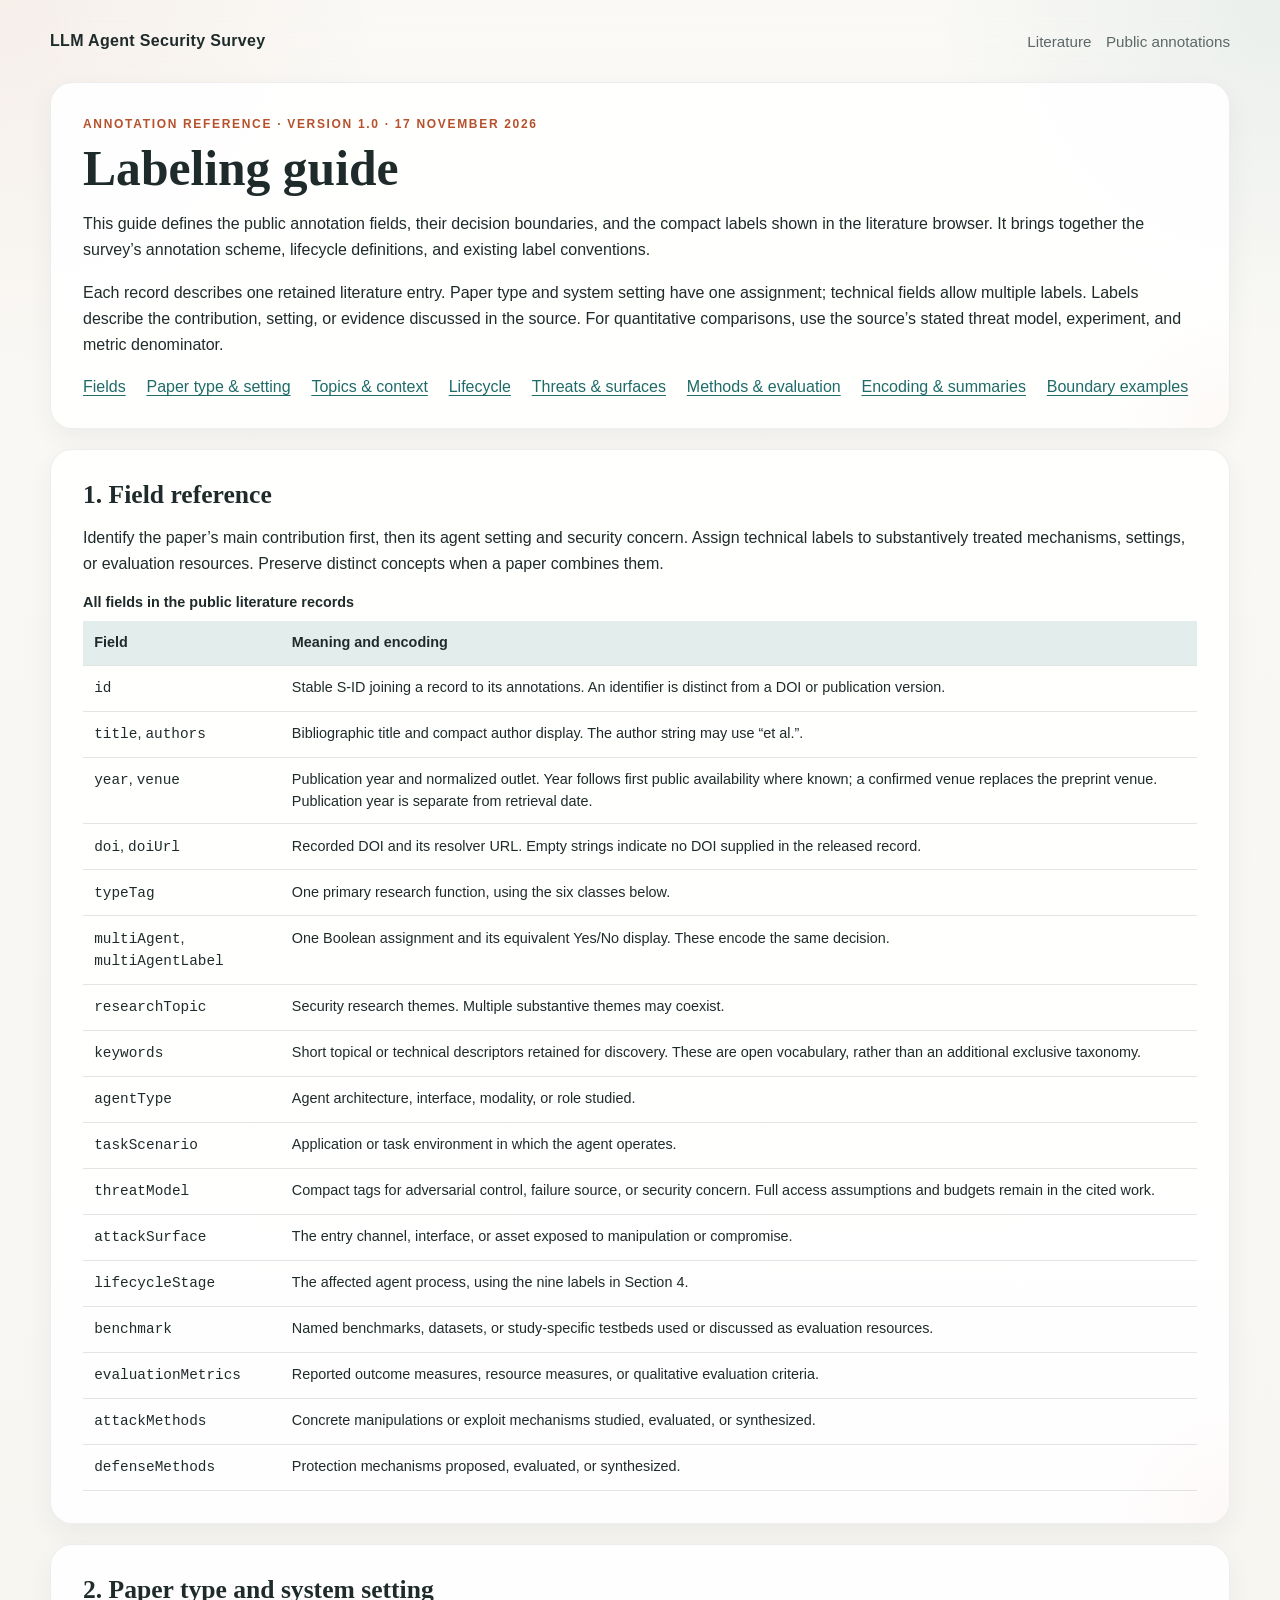
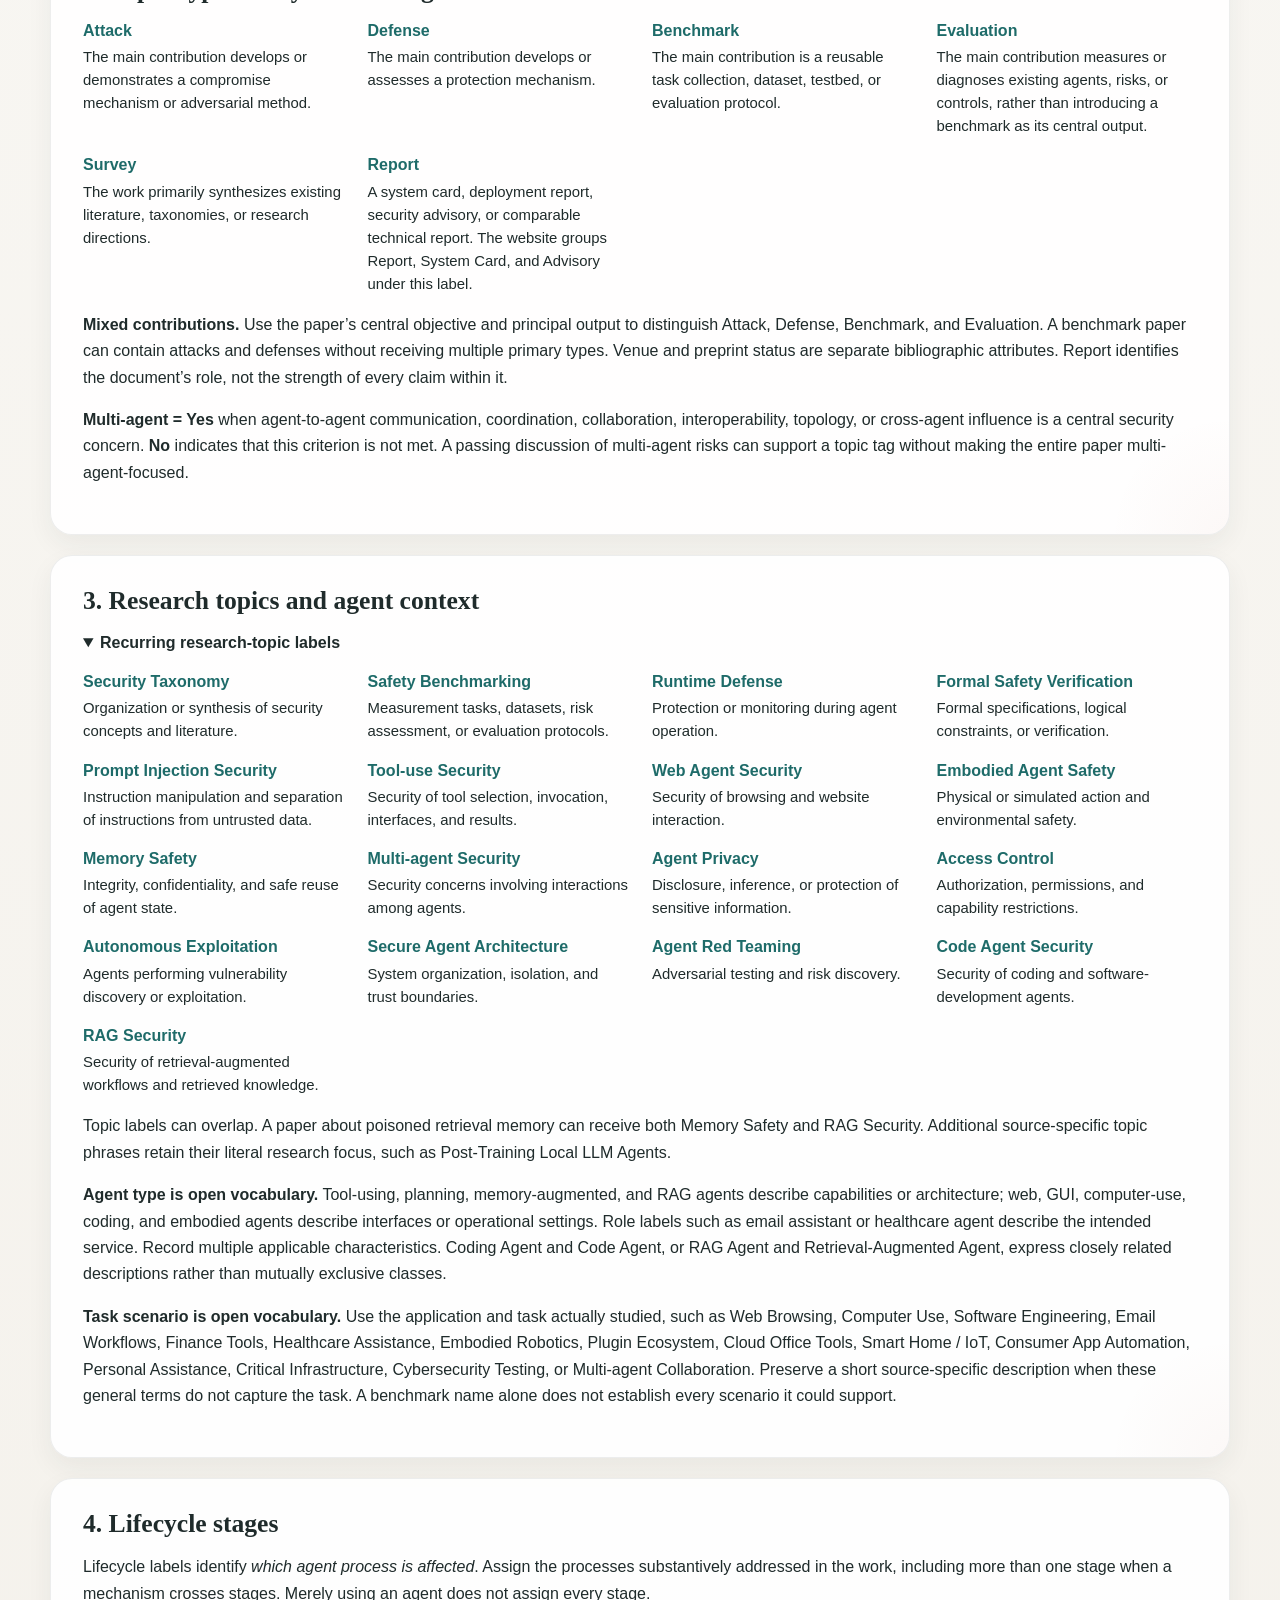
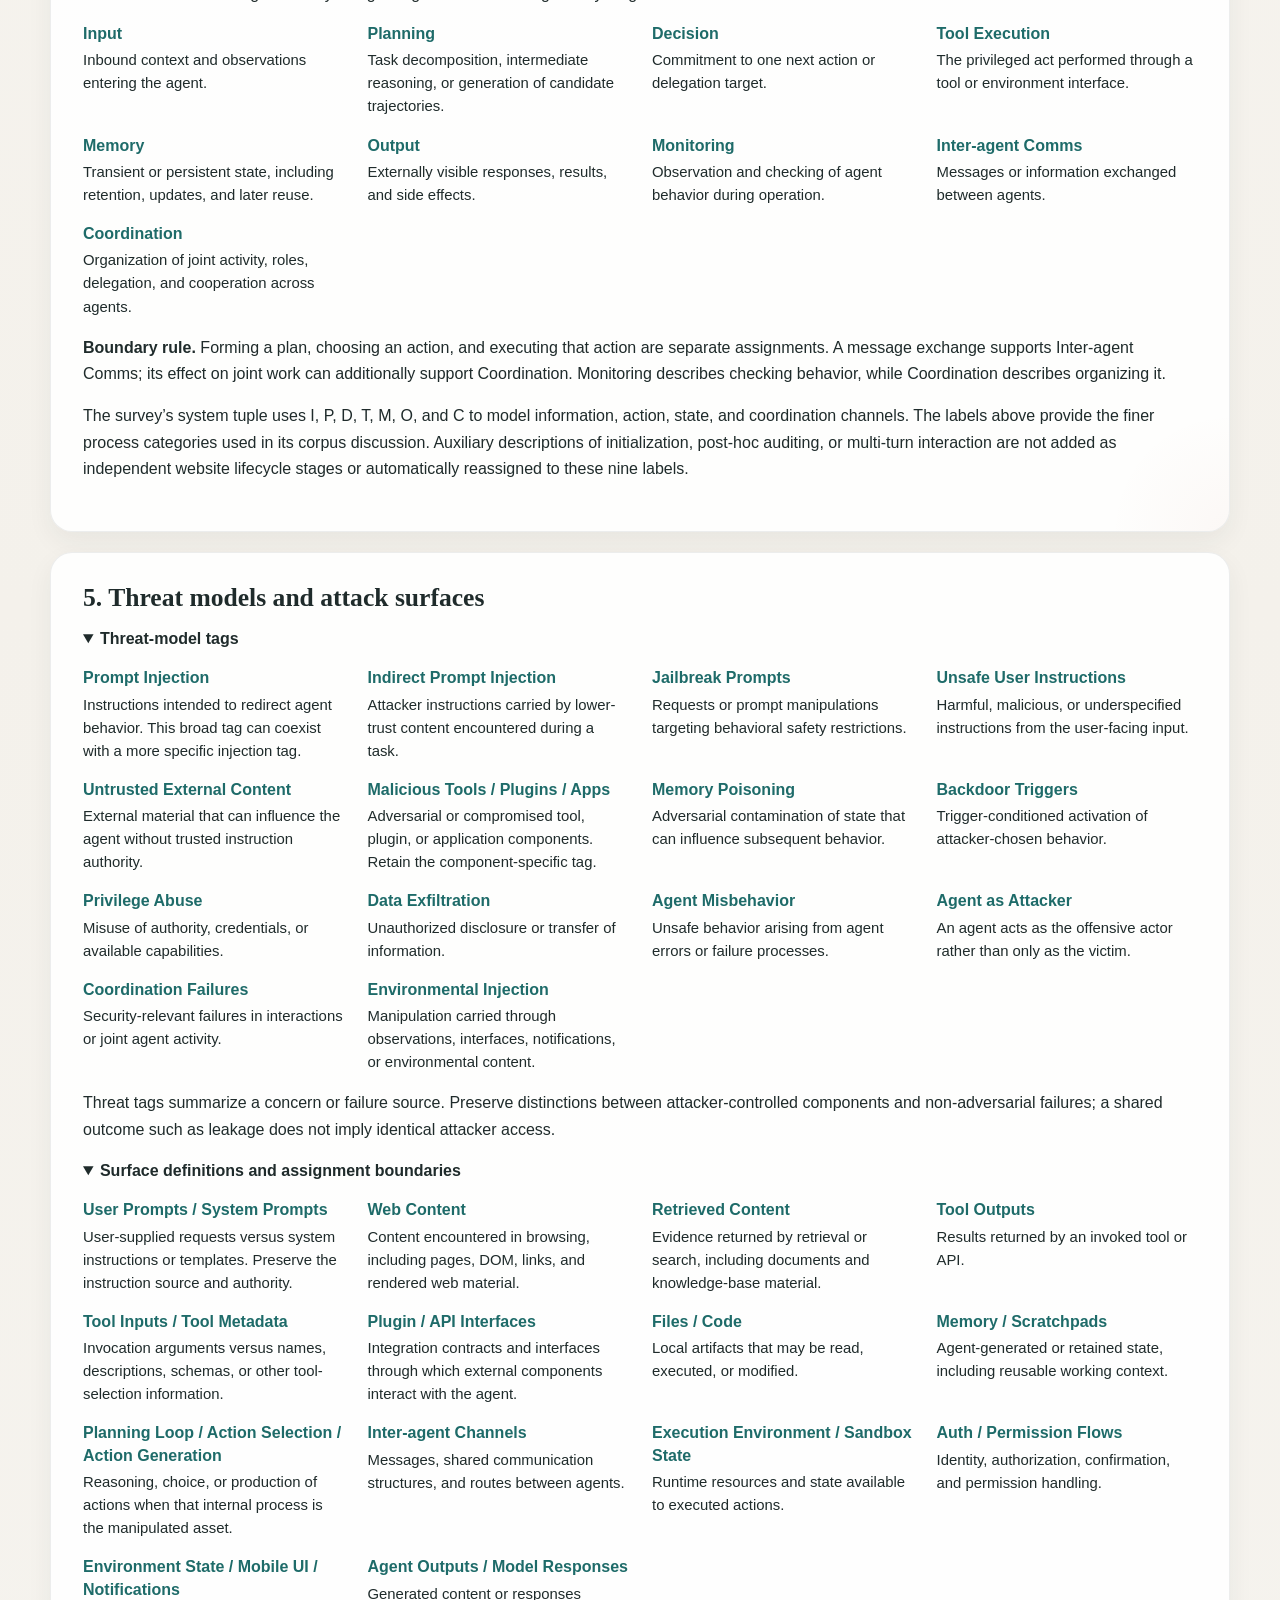
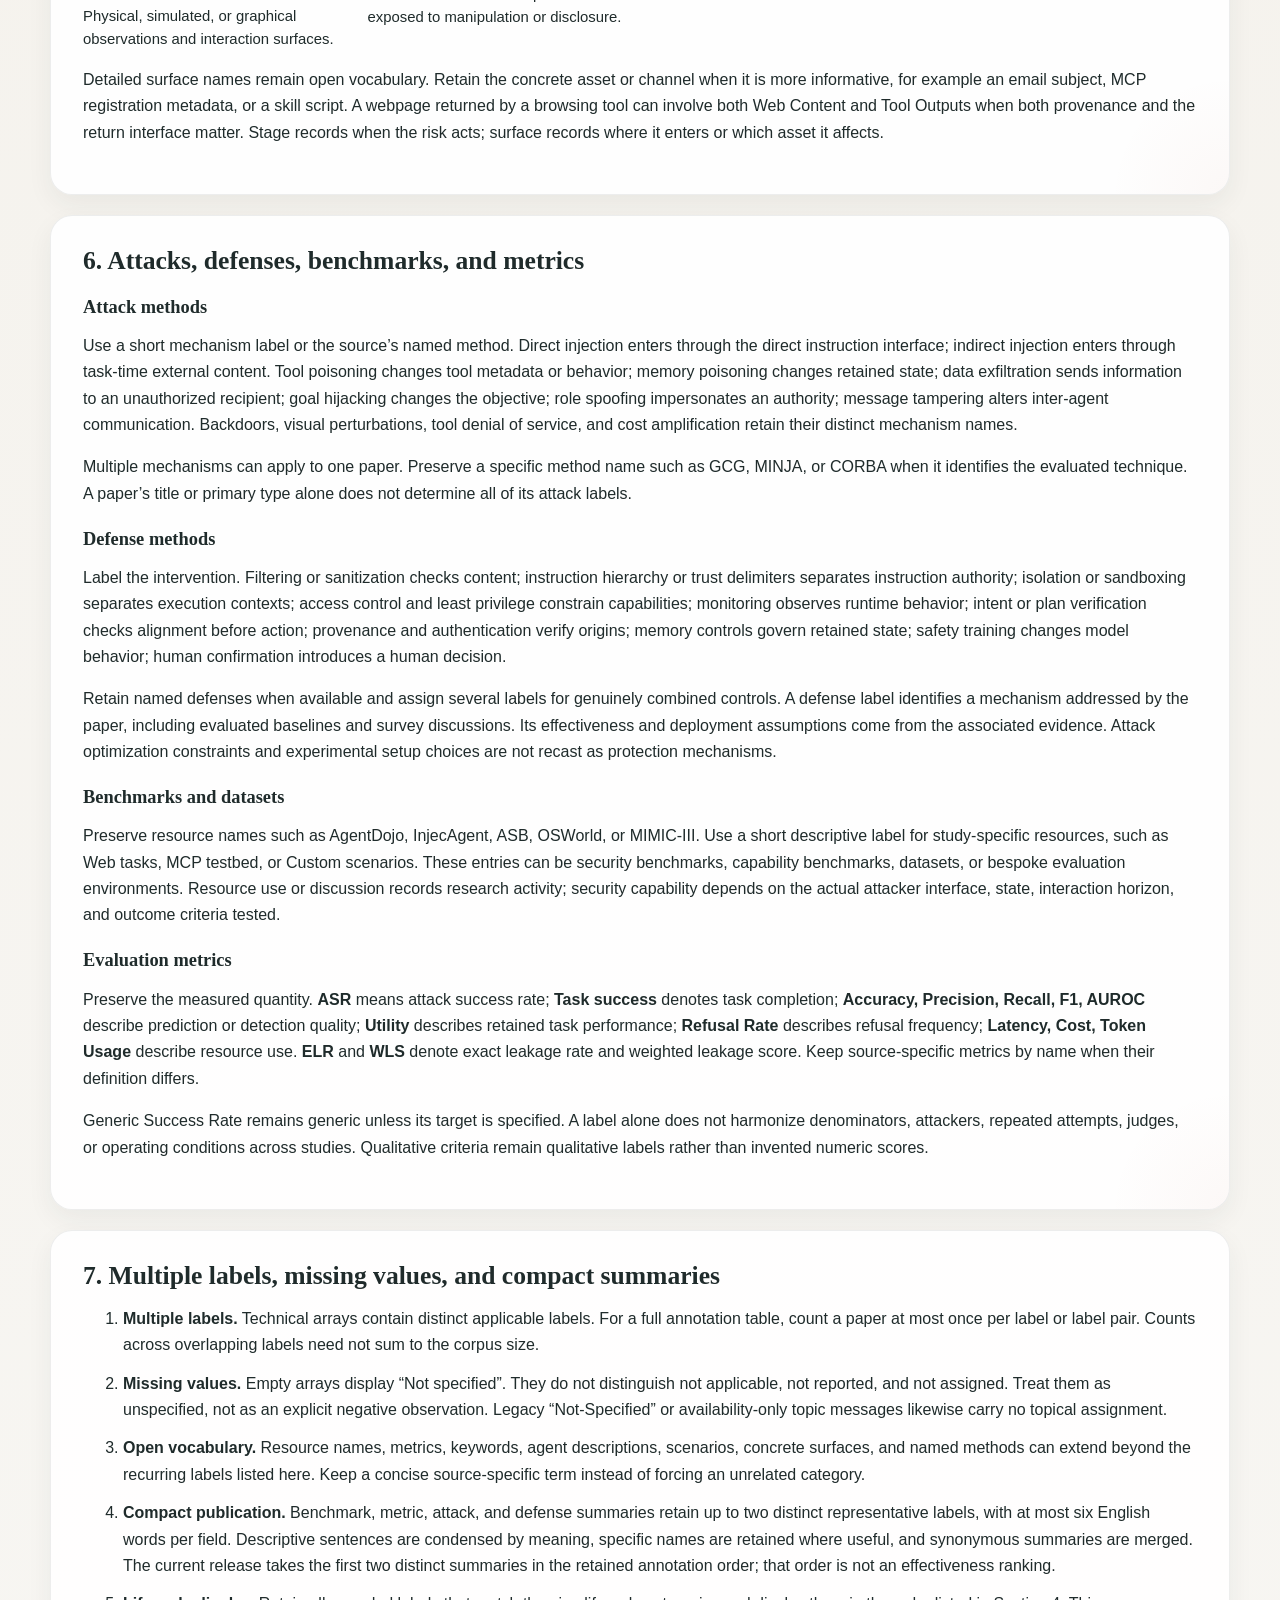
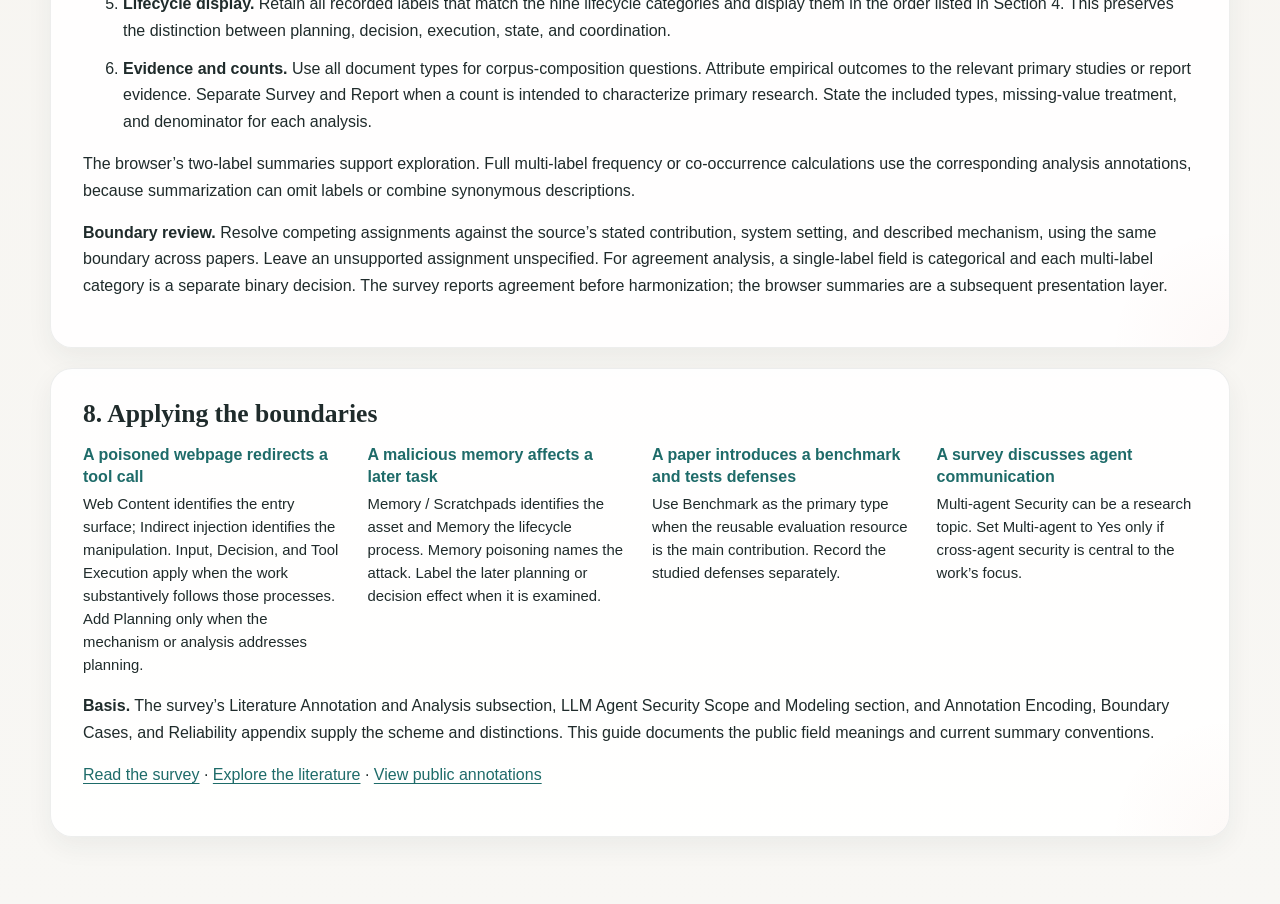
==== labeling-guide.html @ 5b7e3b2c "Publish labeling guide for survey annotations" ====
<!DOCTYPE html>
<html lang="en">
<head>
  <meta charset="UTF-8" />
  <meta name="viewport" content="width=device-width, initial-scale=1.0" />
  <meta name="description" content="Field definitions, label boundaries, and annotation rules for the LLM Agent Security Survey." />
  <title>Labeling Guide | LLM Agent Security Survey</title>
  <link rel="stylesheet" href="./styles.css?v=20261117-codebook" />
</head>
<body>
<div class="page-shell guide-shell">
  <header class="site-header">
    <a class="brand" href="./">LLM Agent Security Survey</a>
    <nav class="top-nav" aria-label="Main navigation">
      <a href="./#literature">Literature</a>
      <a href="./data/papers.json">Public annotations</a>
    </nav>
  </header>
  <main>
    <section class="panel guide-intro">
      <p class="eyebrow">Annotation reference · Version 1.0 · 17 November 2026</p>
      <h1>Labeling guide</h1>
      <p>This guide defines the public annotation fields, their decision boundaries, and the compact labels shown in the literature browser. It brings together the survey’s annotation scheme, lifecycle definitions, and existing label conventions.</p>
      <p>Each record describes one retained literature entry. Paper type and system setting have one assignment; technical fields allow multiple labels. Labels describe the contribution, setting, or evidence discussed in the source. For quantitative comparisons, use the source’s stated threat model, experiment, and metric denominator.</p>
      <nav class="guide-toc" aria-label="Guide contents">
        <a href="#fields">Fields</a><a href="#classification">Paper type &amp; setting</a>
        <a href="#context">Topics &amp; context</a><a href="#lifecycle">Lifecycle</a>
        <a href="#threats">Threats &amp; surfaces</a><a href="#methods">Methods &amp; evaluation</a>
        <a href="#encoding">Encoding &amp; summaries</a><a href="#examples">Boundary examples</a>
      </nav>
    </section>

    <section id="fields" class="panel guide-section">
      <h2>1. Field reference</h2>
      <p>Identify the paper’s main contribution first, then its agent setting and security concern. Assign technical labels to substantively treated mechanisms, settings, or evaluation resources. Preserve distinct concepts when a paper combines them.</p>
      <div class="guide-table-wrap"><table>
        <caption>All fields in the public literature records</caption>
        <thead><tr><th scope="col">Field</th><th scope="col">Meaning and encoding</th></tr></thead>
        <tbody>
          <tr><td><code>id</code></td><td>Stable S-ID joining a record to its annotations. An identifier is distinct from a DOI or publication version.</td></tr>
          <tr><td><code>title</code>, <code>authors</code></td><td>Bibliographic title and compact author display. The author string may use “et al.”.</td></tr>
          <tr><td><code>year</code>, <code>venue</code></td><td>Publication year and normalized outlet. Year follows first public availability where known; a confirmed venue replaces the preprint venue. Publication year is separate from retrieval date.</td></tr>
          <tr><td><code>doi</code>, <code>doiUrl</code></td><td>Recorded DOI and its resolver URL. Empty strings indicate no DOI supplied in the released record.</td></tr>
          <tr><td><code>typeTag</code></td><td>One primary research function, using the six classes below.</td></tr>
          <tr><td><code>multiAgent</code>, <code>multiAgentLabel</code></td><td>One Boolean assignment and its equivalent Yes/No display. These encode the same decision.</td></tr>
          <tr><td><code>researchTopic</code></td><td>Security research themes. Multiple substantive themes may coexist.</td></tr>
          <tr><td><code>keywords</code></td><td>Short topical or technical descriptors retained for discovery. These are open vocabulary, rather than an additional exclusive taxonomy.</td></tr>
          <tr><td><code>agentType</code></td><td>Agent architecture, interface, modality, or role studied.</td></tr>
          <tr><td><code>taskScenario</code></td><td>Application or task environment in which the agent operates.</td></tr>
          <tr><td><code>threatModel</code></td><td>Compact tags for adversarial control, failure source, or security concern. Full access assumptions and budgets remain in the cited work.</td></tr>
          <tr><td><code>attackSurface</code></td><td>The entry channel, interface, or asset exposed to manipulation or compromise.</td></tr>
          <tr><td><code>lifecycleStage</code></td><td>The affected agent process, using the nine labels in Section 4.</td></tr>
          <tr><td><code>benchmark</code></td><td>Named benchmarks, datasets, or study-specific testbeds used or discussed as evaluation resources.</td></tr>
          <tr><td><code>evaluationMetrics</code></td><td>Reported outcome measures, resource measures, or qualitative evaluation criteria.</td></tr>
          <tr><td><code>attackMethods</code></td><td>Concrete manipulations or exploit mechanisms studied, evaluated, or synthesized.</td></tr>
          <tr><td><code>defenseMethods</code></td><td>Protection mechanisms proposed, evaluated, or synthesized.</td></tr>
        </tbody>
      </table></div>
    </section>

    <section id="classification" class="panel guide-section">
      <h2>2. Paper type and system setting</h2>
      <dl class="guide-definitions">
        <div><dt>Attack</dt><dd>The main contribution develops or demonstrates a compromise mechanism or adversarial method.</dd></div>
        <div><dt>Defense</dt><dd>The main contribution develops or assesses a protection mechanism.</dd></div>
        <div><dt>Benchmark</dt><dd>The main contribution is a reusable task collection, dataset, testbed, or evaluation protocol.</dd></div>
        <div><dt>Evaluation</dt><dd>The main contribution measures or diagnoses existing agents, risks, or controls, rather than introducing a benchmark as its central output.</dd></div>
        <div><dt>Survey</dt><dd>The work primarily synthesizes existing literature, taxonomies, or research directions.</dd></div>
        <div><dt>Report</dt><dd>A system card, deployment report, security advisory, or comparable technical report. The website groups Report, System Card, and Advisory under this label.</dd></div>
      </dl>
      <p><strong>Mixed contributions.</strong> Use the paper’s central objective and principal output to distinguish Attack, Defense, Benchmark, and Evaluation. A benchmark paper can contain attacks and defenses without receiving multiple primary types. Venue and preprint status are separate bibliographic attributes. Report identifies the document’s role, not the strength of every claim within it.</p>
      <p><strong>Multi-agent = Yes</strong> when agent-to-agent communication, coordination, collaboration, interoperability, topology, or cross-agent influence is a central security concern. <strong>No</strong> indicates that this criterion is not met. A passing discussion of multi-agent risks can support a topic tag without making the entire paper multi-agent-focused.</p>
    </section>

    <section id="context" class="panel guide-section">
      <h2>3. Research topics and agent context</h2>
      <details open><summary>Recurring research-topic labels</summary>
        <dl class="guide-definitions">
          <div><dt>Security Taxonomy</dt><dd>Organization or synthesis of security concepts and literature.</dd></div>
          <div><dt>Safety Benchmarking</dt><dd>Measurement tasks, datasets, risk assessment, or evaluation protocols.</dd></div>
          <div><dt>Runtime Defense</dt><dd>Protection or monitoring during agent operation.</dd></div>
          <div><dt>Formal Safety Verification</dt><dd>Formal specifications, logical constraints, or verification.</dd></div>
          <div><dt>Prompt Injection Security</dt><dd>Instruction manipulation and separation of instructions from untrusted data.</dd></div>
          <div><dt>Tool-use Security</dt><dd>Security of tool selection, invocation, interfaces, and results.</dd></div>
          <div><dt>Web Agent Security</dt><dd>Security of browsing and website interaction.</dd></div>
          <div><dt>Embodied Agent Safety</dt><dd>Physical or simulated action and environmental safety.</dd></div>
          <div><dt>Memory Safety</dt><dd>Integrity, confidentiality, and safe reuse of agent state.</dd></div>
          <div><dt>Multi-agent Security</dt><dd>Security concerns involving interactions among agents.</dd></div>
          <div><dt>Agent Privacy</dt><dd>Disclosure, inference, or protection of sensitive information.</dd></div>
          <div><dt>Access Control</dt><dd>Authorization, permissions, and capability restrictions.</dd></div>
          <div><dt>Autonomous Exploitation</dt><dd>Agents performing vulnerability discovery or exploitation.</dd></div>
          <div><dt>Secure Agent Architecture</dt><dd>System organization, isolation, and trust boundaries.</dd></div>
          <div><dt>Agent Red Teaming</dt><dd>Adversarial testing and risk discovery.</dd></div>
          <div><dt>Code Agent Security</dt><dd>Security of coding and software-development agents.</dd></div>
          <div><dt>RAG Security</dt><dd>Security of retrieval-augmented workflows and retrieved knowledge.</dd></div>
        </dl>
      </details>
      <p>Topic labels can overlap. A paper about poisoned retrieval memory can receive both Memory Safety and RAG Security. Additional source-specific topic phrases retain their literal research focus, such as Post-Training Local LLM Agents.</p>
      <p><strong>Agent type is open vocabulary.</strong> Tool-using, planning, memory-augmented, and RAG agents describe capabilities or architecture; web, GUI, computer-use, coding, and embodied agents describe interfaces or operational settings. Role labels such as email assistant or healthcare agent describe the intended service. Record multiple applicable characteristics. Coding Agent and Code Agent, or RAG Agent and Retrieval-Augmented Agent, express closely related descriptions rather than mutually exclusive classes.</p>
      <p><strong>Task scenario is open vocabulary.</strong> Use the application and task actually studied, such as Web Browsing, Computer Use, Software Engineering, Email Workflows, Finance Tools, Healthcare Assistance, Embodied Robotics, Plugin Ecosystem, Cloud Office Tools, Smart Home / IoT, Consumer App Automation, Personal Assistance, Critical Infrastructure, Cybersecurity Testing, or Multi-agent Collaboration. Preserve a short source-specific description when these general terms do not capture the task. A benchmark name alone does not establish every scenario it could support.</p>
    </section>

    <section id="lifecycle" class="panel guide-section">
      <h2>4. Lifecycle stages</h2>
      <p>Lifecycle labels identify <em>which agent process is affected</em>. Assign the processes substantively addressed in the work, including more than one stage when a mechanism crosses stages. Merely using an agent does not assign every stage.</p>
      <dl class="guide-definitions">
        <div><dt>Input</dt><dd>Inbound context and observations entering the agent.</dd></div>
        <div><dt>Planning</dt><dd>Task decomposition, intermediate reasoning, or generation of candidate trajectories.</dd></div>
        <div><dt>Decision</dt><dd>Commitment to one next action or delegation target.</dd></div>
        <div><dt>Tool Execution</dt><dd>The privileged act performed through a tool or environment interface.</dd></div>
        <div><dt>Memory</dt><dd>Transient or persistent state, including retention, updates, and later reuse.</dd></div>
        <div><dt>Output</dt><dd>Externally visible responses, results, and side effects.</dd></div>
        <div><dt>Monitoring</dt><dd>Observation and checking of agent behavior during operation.</dd></div>
        <div><dt>Inter-agent Comms</dt><dd>Messages or information exchanged between agents.</dd></div>
        <div><dt>Coordination</dt><dd>Organization of joint activity, roles, delegation, and cooperation across agents.</dd></div>
      </dl>
      <p><strong>Boundary rule.</strong> Forming a plan, choosing an action, and executing that action are separate assignments. A message exchange supports Inter-agent Comms; its effect on joint work can additionally support Coordination. Monitoring describes checking behavior, while Coordination describes organizing it.</p>
      <p>The survey’s system tuple uses I, P, D, T, M, O, and C to model information, action, state, and coordination channels. The labels above provide the finer process categories used in its corpus discussion. Auxiliary descriptions of initialization, post-hoc auditing, or multi-turn interaction are not added as independent website lifecycle stages or automatically reassigned to these nine labels.</p>
    </section>

    <section id="threats" class="panel guide-section">
      <h2>5. Threat models and attack surfaces</h2>
      <details open><summary>Threat-model tags</summary>
        <dl class="guide-definitions">
          <div><dt>Prompt Injection</dt><dd>Instructions intended to redirect agent behavior. This broad tag can coexist with a more specific injection tag.</dd></div>
          <div><dt>Indirect Prompt Injection</dt><dd>Attacker instructions carried by lower-trust content encountered during a task.</dd></div>
          <div><dt>Jailbreak Prompts</dt><dd>Requests or prompt manipulations targeting behavioral safety restrictions.</dd></div>
          <div><dt>Unsafe User Instructions</dt><dd>Harmful, malicious, or underspecified instructions from the user-facing input.</dd></div>
          <div><dt>Untrusted External Content</dt><dd>External material that can influence the agent without trusted instruction authority.</dd></div>
          <div><dt>Malicious Tools / Plugins / Apps</dt><dd>Adversarial or compromised tool, plugin, or application components. Retain the component-specific tag.</dd></div>
          <div><dt>Memory Poisoning</dt><dd>Adversarial contamination of state that can influence subsequent behavior.</dd></div>
          <div><dt>Backdoor Triggers</dt><dd>Trigger-conditioned activation of attacker-chosen behavior.</dd></div>
          <div><dt>Privilege Abuse</dt><dd>Misuse of authority, credentials, or available capabilities.</dd></div>
          <div><dt>Data Exfiltration</dt><dd>Unauthorized disclosure or transfer of information.</dd></div>
          <div><dt>Agent Misbehavior</dt><dd>Unsafe behavior arising from agent errors or failure processes.</dd></div>
          <div><dt>Agent as Attacker</dt><dd>An agent acts as the offensive actor rather than only as the victim.</dd></div>
          <div><dt>Coordination Failures</dt><dd>Security-relevant failures in interactions or joint agent activity.</dd></div>
          <div><dt>Environmental Injection</dt><dd>Manipulation carried through observations, interfaces, notifications, or environmental content.</dd></div>
        </dl>
      </details>
      <p>Threat tags summarize a concern or failure source. Preserve distinctions between attacker-controlled components and non-adversarial failures; a shared outcome such as leakage does not imply identical attacker access.</p>
      <details open><summary>Surface definitions and assignment boundaries</summary>
        <dl class="guide-definitions">
          <div><dt>User Prompts / System Prompts</dt><dd>User-supplied requests versus system instructions or templates. Preserve the instruction source and authority.</dd></div>
          <div><dt>Web Content</dt><dd>Content encountered in browsing, including pages, DOM, links, and rendered web material.</dd></div>
          <div><dt>Retrieved Content</dt><dd>Evidence returned by retrieval or search, including documents and knowledge-base material.</dd></div>
          <div><dt>Tool Outputs</dt><dd>Results returned by an invoked tool or API.</dd></div>
          <div><dt>Tool Inputs / Tool Metadata</dt><dd>Invocation arguments versus names, descriptions, schemas, or other tool-selection information.</dd></div>
          <div><dt>Plugin / API Interfaces</dt><dd>Integration contracts and interfaces through which external components interact with the agent.</dd></div>
          <div><dt>Files / Code</dt><dd>Local artifacts that may be read, executed, or modified.</dd></div>
          <div><dt>Memory / Scratchpads</dt><dd>Agent-generated or retained state, including reusable working context.</dd></div>
          <div><dt>Planning Loop / Action Selection / Action Generation</dt><dd>Reasoning, choice, or production of actions when that internal process is the manipulated asset.</dd></div>
          <div><dt>Inter-agent Channels</dt><dd>Messages, shared communication structures, and routes between agents.</dd></div>
          <div><dt>Execution Environment / Sandbox State</dt><dd>Runtime resources and state available to executed actions.</dd></div>
          <div><dt>Auth / Permission Flows</dt><dd>Identity, authorization, confirmation, and permission handling.</dd></div>
          <div><dt>Environment State / Mobile UI / Notifications</dt><dd>Physical, simulated, or graphical observations and interaction surfaces.</dd></div>
          <div><dt>Agent Outputs / Model Responses</dt><dd>Generated content or responses exposed to manipulation or disclosure.</dd></div>
        </dl>
      </details>
      <p>Detailed surface names remain open vocabulary. Retain the concrete asset or channel when it is more informative, for example an email subject, MCP registration metadata, or a skill script. A webpage returned by a browsing tool can involve both Web Content and Tool Outputs when both provenance and the return interface matter. Stage records when the risk acts; surface records where it enters or which asset it affects.</p>
    </section>

    <section id="methods" class="panel guide-section">
      <h2>6. Attacks, defenses, benchmarks, and metrics</h2>
      <h3>Attack methods</h3>
      <p>Use a short mechanism label or the source’s named method. Direct injection enters through the direct instruction interface; indirect injection enters through task-time external content. Tool poisoning changes tool metadata or behavior; memory poisoning changes retained state; data exfiltration sends information to an unauthorized recipient; goal hijacking changes the objective; role spoofing impersonates an authority; message tampering alters inter-agent communication. Backdoors, visual perturbations, tool denial of service, and cost amplification retain their distinct mechanism names.</p>
      <p>Multiple mechanisms can apply to one paper. Preserve a specific method name such as GCG, MINJA, or CORBA when it identifies the evaluated technique. A paper’s title or primary type alone does not determine all of its attack labels.</p>
      <h3>Defense methods</h3>
      <p>Label the intervention. Filtering or sanitization checks content; instruction hierarchy or trust delimiters separates instruction authority; isolation or sandboxing separates execution contexts; access control and least privilege constrain capabilities; monitoring observes runtime behavior; intent or plan verification checks alignment before action; provenance and authentication verify origins; memory controls govern retained state; safety training changes model behavior; human confirmation introduces a human decision.</p>
      <p>Retain named defenses when available and assign several labels for genuinely combined controls. A defense label identifies a mechanism addressed by the paper, including evaluated baselines and survey discussions. Its effectiveness and deployment assumptions come from the associated evidence. Attack optimization constraints and experimental setup choices are not recast as protection mechanisms.</p>
      <h3>Benchmarks and datasets</h3>
      <p>Preserve resource names such as AgentDojo, InjecAgent, ASB, OSWorld, or MIMIC-III. Use a short descriptive label for study-specific resources, such as Web tasks, MCP testbed, or Custom scenarios. These entries can be security benchmarks, capability benchmarks, datasets, or bespoke evaluation environments. Resource use or discussion records research activity; security capability depends on the actual attacker interface, state, interaction horizon, and outcome criteria tested.</p>
      <h3>Evaluation metrics</h3>
      <p>Preserve the measured quantity. <strong>ASR</strong> means attack success rate; <strong>Task success</strong> denotes task completion; <strong>Accuracy, Precision, Recall, F1, AUROC</strong> describe prediction or detection quality; <strong>Utility</strong> describes retained task performance; <strong>Refusal Rate</strong> describes refusal frequency; <strong>Latency, Cost, Token Usage</strong> describe resource use. <strong>ELR</strong> and <strong>WLS</strong> denote exact leakage rate and weighted leakage score. Keep source-specific metrics by name when their definition differs.</p>
      <p>Generic Success Rate remains generic unless its target is specified. A label alone does not harmonize denominators, attackers, repeated attempts, judges, or operating conditions across studies. Qualitative criteria remain qualitative labels rather than invented numeric scores.</p>
    </section>

    <section id="encoding" class="panel guide-section">
      <h2>7. Multiple labels, missing values, and compact summaries</h2>
      <ol>
        <li><strong>Multiple labels.</strong> Technical arrays contain distinct applicable labels. For a full annotation table, count a paper at most once per label or label pair. Counts across overlapping labels need not sum to the corpus size.</li>
        <li><strong>Missing values.</strong> Empty arrays display “Not specified”. They do not distinguish not applicable, not reported, and not assigned. Treat them as unspecified, not as an explicit negative observation. Legacy “Not-Specified” or availability-only topic messages likewise carry no topical assignment.</li>
        <li><strong>Open vocabulary.</strong> Resource names, metrics, keywords, agent descriptions, scenarios, concrete surfaces, and named methods can extend beyond the recurring labels listed here. Keep a concise source-specific term instead of forcing an unrelated category.</li>
        <li><strong>Compact publication.</strong> Benchmark, metric, attack, and defense summaries retain up to two distinct representative labels, with at most six English words per field. Descriptive sentences are condensed by meaning, specific names are retained where useful, and synonymous summaries are merged. The current release takes the first two distinct summaries in the retained annotation order; that order is not an effectiveness ranking.</li>
        <li><strong>Lifecycle display.</strong> Retain all recorded labels that match the nine lifecycle categories and display them in the order listed in Section 4. This preserves the distinction between planning, decision, execution, state, and coordination.</li>
        <li><strong>Evidence and counts.</strong> Use all document types for corpus-composition questions. Attribute empirical outcomes to the relevant primary studies or report evidence. Separate Survey and Report when a count is intended to characterize primary research. State the included types, missing-value treatment, and denominator for each analysis.</li>
      </ol>
      <p>The browser’s two-label summaries support exploration. Full multi-label frequency or co-occurrence calculations use the corresponding analysis annotations, because summarization can omit labels or combine synonymous descriptions.</p>
      <p><strong>Boundary review.</strong> Resolve competing assignments against the source’s stated contribution, system setting, and described mechanism, using the same boundary across papers. Leave an unsupported assignment unspecified. For agreement analysis, a single-label field is categorical and each multi-label category is a separate binary decision. The survey reports agreement before harmonization; the browser summaries are a subsequent presentation layer.</p>
    </section>

    <section id="examples" class="panel guide-section">
      <h2>8. Applying the boundaries</h2>
      <dl class="guide-definitions">
        <div><dt>A poisoned webpage redirects a tool call</dt><dd>Web Content identifies the entry surface; Indirect injection identifies the manipulation. Input, Decision, and Tool Execution apply when the work substantively follows those processes. Add Planning only when the mechanism or analysis addresses planning.</dd></div>
        <div><dt>A malicious memory affects a later task</dt><dd>Memory / Scratchpads identifies the asset and Memory the lifecycle process. Memory poisoning names the attack. Label the later planning or decision effect when it is examined.</dd></div>
        <div><dt>A paper introduces a benchmark and tests defenses</dt><dd>Use Benchmark as the primary type when the reusable evaluation resource is the main contribution. Record the studied defenses separately.</dd></div>
        <div><dt>A survey discusses agent communication</dt><dd>Multi-agent Security can be a research topic. Set Multi-agent to Yes only if cross-agent security is central to the work’s focus.</dd></div>
      </dl>
      <p><strong>Basis.</strong> The survey’s Literature Annotation and Analysis subsection, LLM Agent Security Scope and Modeling section, and Annotation Encoding, Boundary Cases, and Reliability appendix supply the scheme and distinctions. This guide documents the public field meanings and current summary conventions.</p>
      <p><a href="https://arxiv.org/abs/2606.10749">Read the survey</a> · <a href="./#literature">Explore the literature</a> · <a href="./data/papers.json">View public annotations</a></p>
    </section>
  </main>
</div>
</body>
</html>
---- styles.css ----
:root {
  --bg: #f7f6f2;
  --bg-strong: #f0ede6;
  --paper: rgba(255, 255, 255, 0.9);
  --ink: #1f2b2b;
  --muted: #5c6867;
  --line: rgba(31, 43, 43, 0.12);
  --accent: #b6512c;
  --accent-deep: #8d3b1b;
  --accent-soft: rgba(182, 81, 44, 0.12);
  --teal: #1e6b69;
  --teal-soft: rgba(30, 107, 105, 0.12);
  --shadow: 0 10px 26px rgba(31, 43, 43, 0.06);
  --radius-lg: 22px;
  --radius-md: 18px;
  --radius-sm: 12px;
  --max-width: 1180px;
}

* {
  box-sizing: border-box;
}

html {
  scroll-behavior: smooth;
}

body {
  margin: 0;
  min-height: 100vh;
  font-family: "Manrope", sans-serif;
  color: var(--ink);
  background:
    radial-gradient(circle at top left, rgba(182, 81, 44, 0.06), transparent 24rem),
    radial-gradient(circle at top right, rgba(30, 107, 105, 0.07), transparent 22rem),
    linear-gradient(180deg, #faf9f6 0%, #f4f1eb 52%, #f8f7f4 100%);
}

a {
  color: inherit;
}

.page-shell {
  width: min(calc(100% - 2rem), var(--max-width));
  margin: 0 auto;
  padding: 1rem 0 4rem;
}

.site-header {
  position: sticky;
  top: 0;
  z-index: 20;
  display: flex;
  justify-content: space-between;
  align-items: center;
  gap: 1rem;
  margin: 0 0 1rem;
  padding: 1rem 0;
  backdrop-filter: blur(16px);
}

.brand {
  font-weight: 800;
  text-decoration: none;
  letter-spacing: 0.02em;
}

.top-nav {
  display: flex;
  flex-wrap: wrap;
  gap: 0.9rem;
}

.top-nav a {
  color: var(--muted);
  text-decoration: none;
  font-size: 0.95rem;
}

.panel {
  background: var(--paper);
  border: 1px solid rgba(31, 43, 43, 0.08);
  box-shadow: var(--shadow);
  border-radius: var(--radius-lg);
  padding: 2rem;
  margin-bottom: 1.25rem;
  position: relative;
  overflow: hidden;
}

.panel::after {
  content: "";
  position: absolute;
  inset: auto -8rem -8rem auto;
  width: 16rem;
  height: 16rem;
  background: radial-gradient(circle, rgba(182, 81, 44, 0.035), transparent 66%);
  pointer-events: none;
}

.hero {
  min-height: auto;
}

.eyebrow {
  margin: 0 0 0.5rem;
  text-transform: uppercase;
  letter-spacing: 0.14em;
  font-size: 0.75rem;
  font-weight: 800;
  color: var(--accent);
}

h1,
h2,
h3 {
  font-family: "Fraunces", serif;
  line-height: 1.05;
  margin: 0;
}

h1 {
  font-size: clamp(2.4rem, 4vw, 4rem);
  max-width: none;
}

h2 {
  font-size: clamp(1.6rem, 2.2vw, 2.2rem);
}

.hero-subtitle,
.section-intro,
.abstract-copy,
.copy-grid p,
.question-card p,
.outlook-card p,
.author-card p,
.paper-card p {
  color: var(--muted);
}

#overview .copy-grid p,
#overview .abstract-copy {
  text-align: justify;
  text-justify: inter-word;
}

.hero-subtitle {
  margin: 1rem 0 1.25rem;
  max-width: 72ch;
  font-size: 1rem;
  line-height: 1.7;
}

.hero-actions,
.pagination-bar,
.results-bar {
  display: flex;
  align-items: center;
  gap: 0.75rem;
  flex-wrap: wrap;
}

.button {
  display: inline-flex;
  align-items: center;
  justify-content: center;
  gap: 0.4rem;
  min-height: 2.9rem;
  padding: 0 1.15rem;
  border-radius: 999px;
  border: 1px solid transparent;
  text-decoration: none;
  font-weight: 700;
  cursor: pointer;
  transition: transform 180ms ease, background 180ms ease, border-color 180ms ease;
}

.button:hover {
  transform: translateY(-1px);
}

.button-primary {
  background: var(--accent);
  color: #fffaf5;
}

.button-primary:hover {
  background: var(--accent-deep);
}

.button-secondary {
  background: rgba(255, 255, 255, 0.82);
  border-color: var(--line);
  color: var(--ink);
}

.button-small {
  min-height: 2.4rem;
  padding: 0 0.95rem;
}

.author-card,
.question-card,
.outlook-card,
.paper-card,
.controls-card {
  border-radius: var(--radius-md);
  border: 1px solid var(--line);
  background: rgba(255, 255, 255, 0.86);
}

.section-heading {
  margin-bottom: 1.35rem;
}

.section-heading-tight {
  margin-top: 2rem;
}

.authors-grid,
.question-grid,
.outlook-grid,
.literature-grid,
.copy-grid {
  display: grid;
  gap: 1rem;
}

.authors-grid {
  grid-template-columns: repeat(auto-fit, minmax(220px, 1fr));
}

.copy-grid {
  grid-template-columns: repeat(auto-fit, minmax(260px, 1fr));
}

.question-grid {
  grid-template-columns: repeat(auto-fit, minmax(250px, 1fr));
}

.outlook-grid {
  grid-template-columns: repeat(5, minmax(0, 1fr));
}

.literature-grid {
  grid-template-columns: repeat(auto-fit, minmax(235px, 1fr));
  margin-top: 1rem;
}

.author-card,
.question-card,
.outlook-card,
.paper-card {
  padding: 1.2rem;
}

.author-card h3,
.question-card h3,
.outlook-card h3,
.paper-card h3 {
  font-size: 1.15rem;
  margin-bottom: 0.65rem;
}

.author-meta,
.paper-meta,
.paper-tags,
.page-numbers {
  display: flex;
  gap: 0.45rem;
  flex-wrap: wrap;
}

.chip {
  display: inline-flex;
  align-items: center;
  min-height: 1.9rem;
  padding: 0 0.7rem;
  border-radius: 999px;
  background: rgba(182, 81, 44, 0.1);
  color: #9a4523;
  font-size: 0.82rem;
  font-weight: 700;
}

.chip-muted {
  background: var(--teal-soft);
  color: var(--teal);
}

.chip-email {
  text-decoration: none;
}

.chip-email:hover {
  text-decoration: underline;
}

.controls-card {
  padding: 1rem;
}

.search-row {
  display: grid;
  grid-template-columns: repeat(5, minmax(0, 1fr));
  gap: 0.85rem;
}

.field {
  display: flex;
  flex-direction: column;
  gap: 0.45rem;
}

.field span {
  font-size: 0.9rem;
  font-weight: 700;
}

.field input,
.field select {
  min-height: 2.9rem;
  width: 100%;
  padding: 0 0.9rem;
  border-radius: var(--radius-sm);
  border: 1px solid var(--line);
  background: #ffffff;
  color: var(--ink);
  font: inherit;
}

.results-bar {
  justify-content: space-between;
  margin-top: 0.9rem;
}

.results-summary {
  margin: 0;
  color: var(--muted);
}

.paper-card {
  display: flex;
  flex-direction: column;
  gap: 0.45rem;
  padding: 0.78rem 0.82rem;
}

.paper-card h3 {
  font-size: 0.98rem;
  line-height: 1.35;
  margin-bottom: 0.1rem;
}

.paper-card .meta-line {
  margin: 0;
  font-size: 0.86rem;
  line-height: 1.45;
}

.paper-card .doi-link {
  color: var(--teal);
  text-decoration: none;
  font-weight: 700;
  word-break: break-all;
}

.paper-card .doi-link:hover {
  text-decoration: underline;
}

.paper-card .empty-doi {
  color: var(--muted);
  font-style: italic;
}

.paper-card .chip {
  min-height: 1.55rem;
  padding: 0 0.55rem;
  font-size: 0.74rem;
}

.pagination-bar {
  justify-content: center;
  margin-top: 1.4rem;
}

.paper-annotations {
  margin: 0.35rem 0 0;
  padding-top: 0.65rem;
  border-top: 1px solid var(--line);
  font-size: 0.82rem;
  line-height: 1.5;
}

.annotation-note,
.lifecycle-guide {
  font-size: 0.85rem;
  line-height: 1.5;
  color: var(--muted);
}

.lifecycle-guide summary {
  cursor: pointer;
  color: var(--teal);
  font-weight: 700;
}

.lifecycle-guide dl {
  display: grid;
  grid-template-columns: repeat(auto-fit, minmax(220px, 1fr));
  gap: 0.65rem 1rem;
}

.lifecycle-guide dt { font-weight: 700; color: var(--ink); }
.lifecycle-guide dd { margin: 0; }

.guide-section { scroll-margin-top: 6rem; }
.guide-intro h1 { font-size: clamp(2rem, 4vw, 3.1rem); }
.guide-section h2 { font-size: 1.6rem; margin-bottom: 1rem; }
.guide-section h3 { font-size: 1.15rem; margin: 1.4rem 0 0.6rem; }
.guide-section p, .guide-section li, .guide-intro p { line-height: 1.65; }
.guide-section li + li { margin-top: 0.75rem; }
.guide-section a, .annotation-note a, .guide-toc a { color: var(--teal); text-underline-offset: 3px; }
.guide-toc { display: flex; flex-wrap: wrap; gap: 0.6rem 1.3rem; margin-top: 1.2rem; }
.guide-table-wrap { overflow-x: auto; }
.guide-section table { width: 100%; border-collapse: collapse; font-size: 0.9rem; }
.guide-section caption { text-align: left; font-weight: 700; margin-bottom: 0.7rem; }
.guide-section th, .guide-section td { text-align: left; vertical-align: top; padding: 0.7rem; border-bottom: 1px solid var(--line); line-height: 1.5; }
.guide-section th { background: var(--teal-soft); }
.guide-section code { overflow-wrap: anywhere; }
.guide-definitions { display: grid; grid-template-columns: repeat(auto-fit, minmax(250px, 1fr)); gap: 1rem 1.5rem; }
.guide-definitions dt { font-weight: 700; color: var(--teal); line-height: 1.4; }
.guide-definitions dd { margin: 0.25rem 0 0; font-size: 0.93rem; line-height: 1.55; }
.guide-section details { margin: 1rem 0; }
.guide-section summary { cursor: pointer; font-weight: 700; line-height: 1.5; }
@media (max-width: 500px) {
  .guide-section th, .guide-section td { padding: 0.5rem 0.3rem; }
  .guide-definitions { grid-template-columns: minmax(0, 1fr); }
  .guide-section table, .guide-section tbody, .guide-section tr, .guide-section td { display: block; width: 100%; }
  .guide-section caption { display: block; }
  .guide-section thead { position: absolute; width: 1px; height: 1px; overflow: hidden; clip-path: inset(50%); }
  .guide-section td:first-child { border-bottom: 0; padding-bottom: 0; font-weight: 700; color: var(--teal); }
  .guide-section tr { margin-bottom: 0.6rem; }
}
@media print {
  .guide-shell .site-header, .guide-toc { display: none; }
  .guide-shell .panel { box-shadow: none; border: 0; padding: 0; overflow: visible; }
  .guide-definitions > div, .guide-section tr { break-inside: avoid; }
}

.annotation-row + .annotation-row {
  margin-top: 0.55rem;
}

.paper-annotations dt {
  font-weight: 700;
  color: var(--teal);
}

.paper-annotations dd {
  margin: 0.12rem 0 0;
  overflow-wrap: anywhere;
}

.empty-annotation {
  color: var(--muted);
}

.page-number {
  min-width: 2.4rem;
  min-height: 2.4rem;
  border-radius: 999px;
  border: 1px solid var(--line);
  background: rgba(255, 255, 255, 0.6);
  font-weight: 700;
  cursor: pointer;
}

.page-number.is-active {
  background: var(--teal);
  color: white;
  border-color: var(--teal);
}

.empty-state {
  padding: 2rem;
  text-align: center;
  border: 1px dashed var(--line);
  border-radius: var(--radius-md);
  color: var(--muted);
  background: rgba(255, 255, 255, 0.78);
}

.fade-in {
  animation: rise 420ms ease both;
}

@keyframes rise {
  from {
    opacity: 0;
    transform: translateY(10px);
  }
  to {
    opacity: 1;
    transform: translateY(0);
  }
}

@media (max-width: 980px) {
  .outlook-grid {
    grid-template-columns: repeat(3, minmax(0, 1fr));
  }

  .search-row {
    grid-template-columns: repeat(2, minmax(0, 1fr));
  }
}

@media (max-width: 760px) {
  .page-shell {
    width: min(calc(100% - 1rem), var(--max-width));
  }

  .site-header {
    flex-direction: column;
    align-items: flex-start;
  }

  .panel {
    padding: 1.25rem;
    border-radius: 22px;
  }

  .outlook-grid,
  .search-row {
    grid-template-columns: 1fr;
  }
}
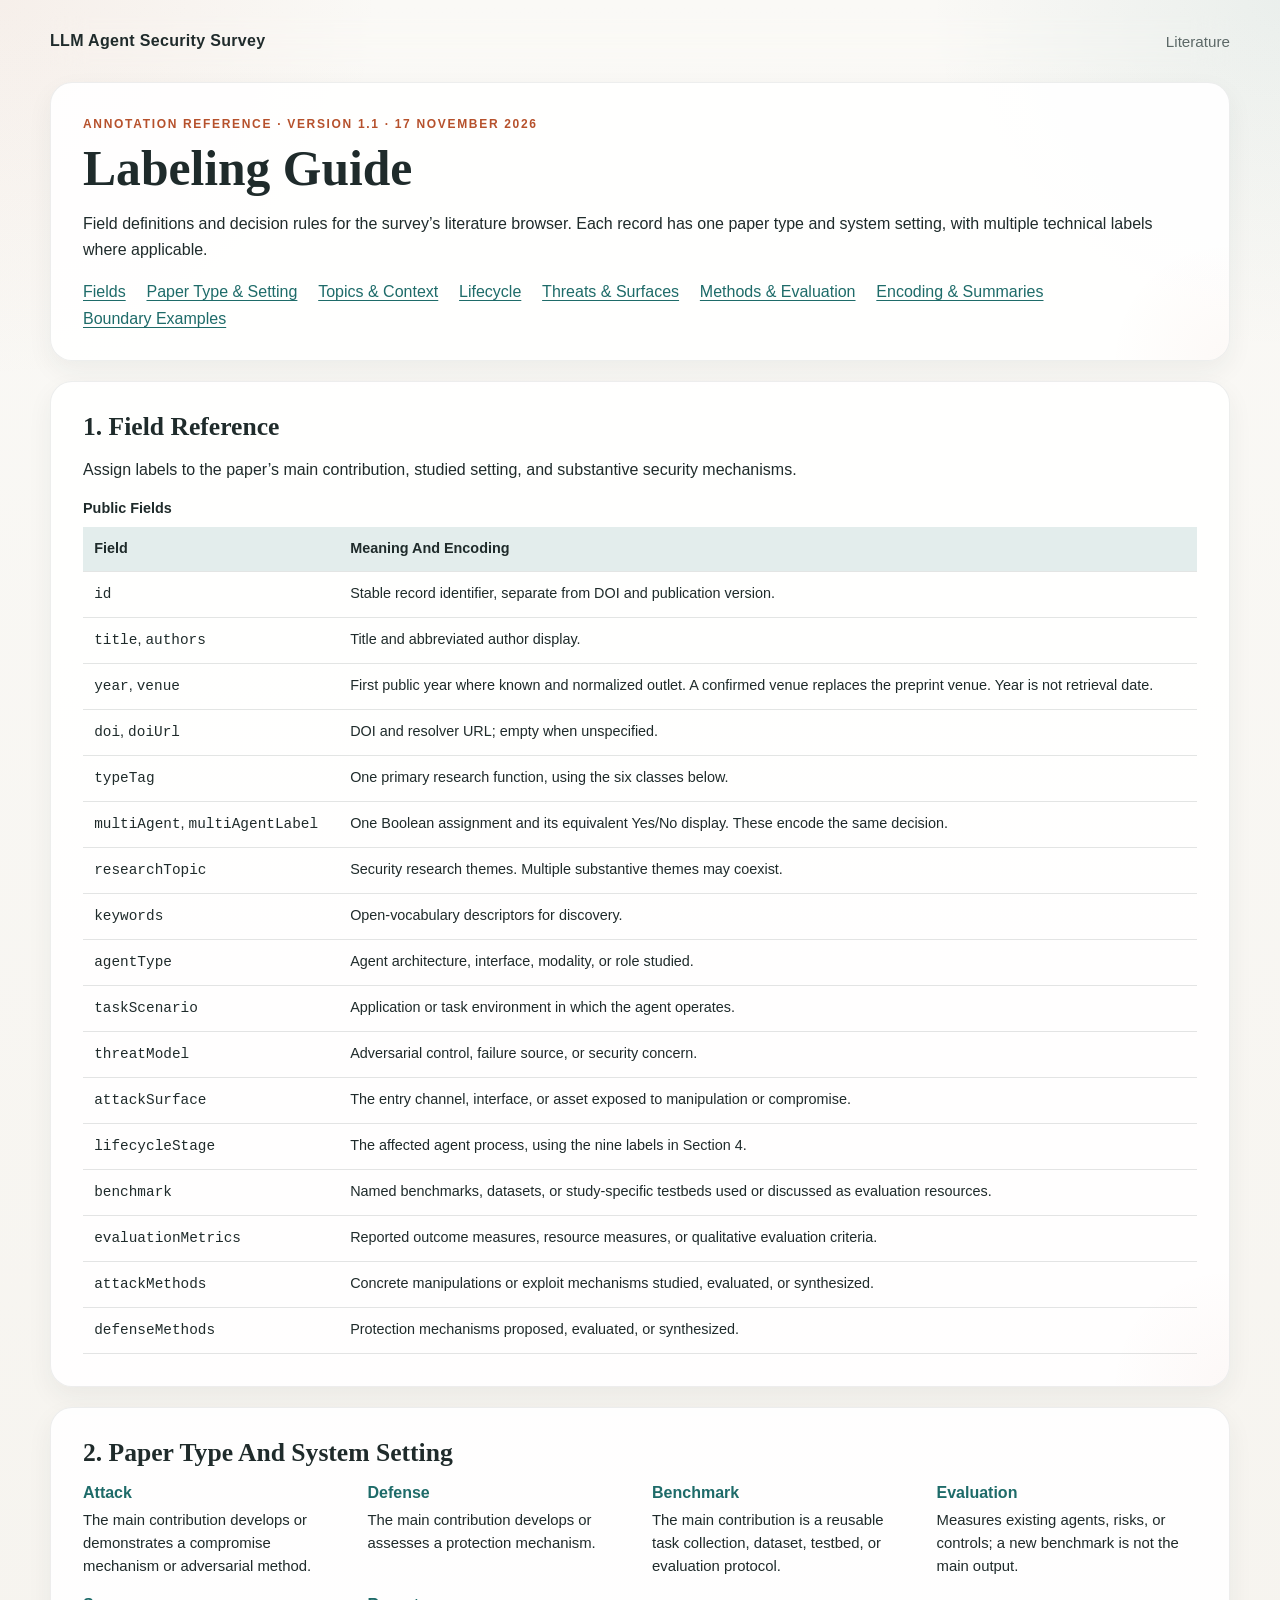
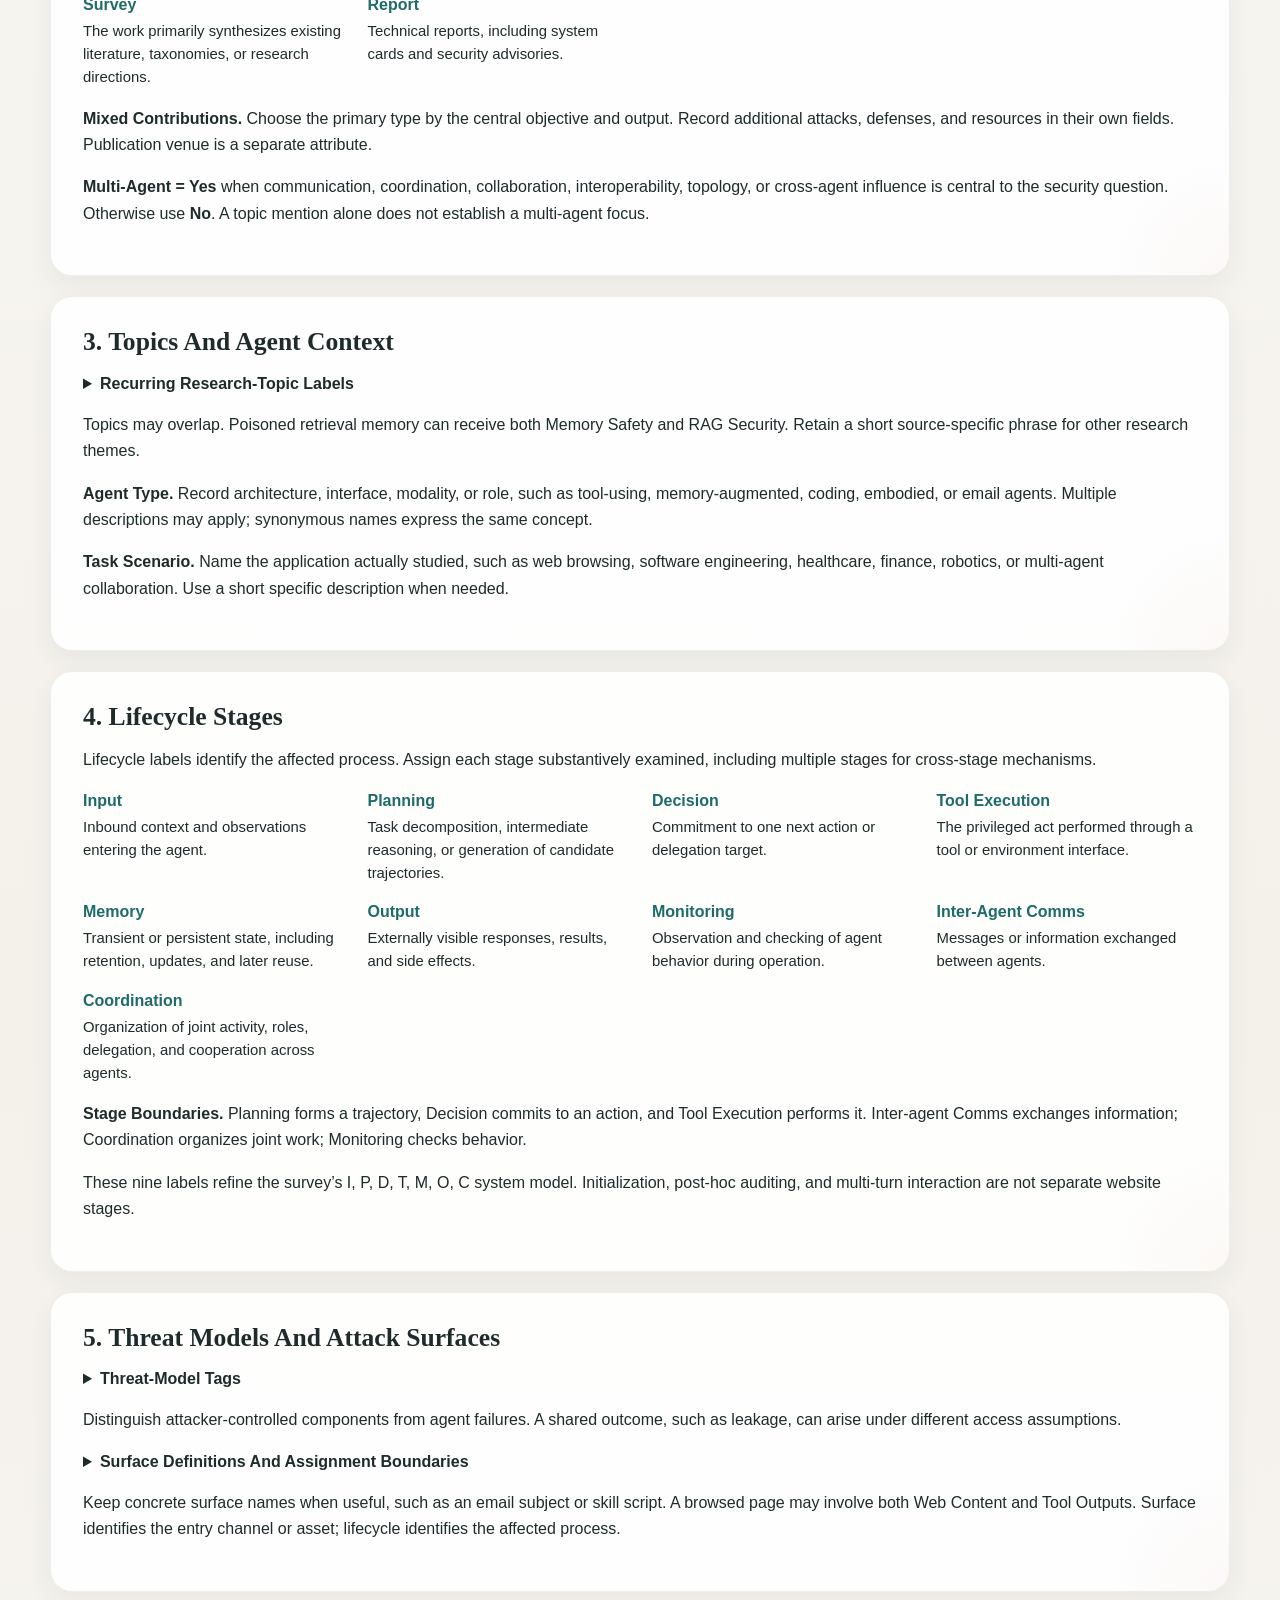
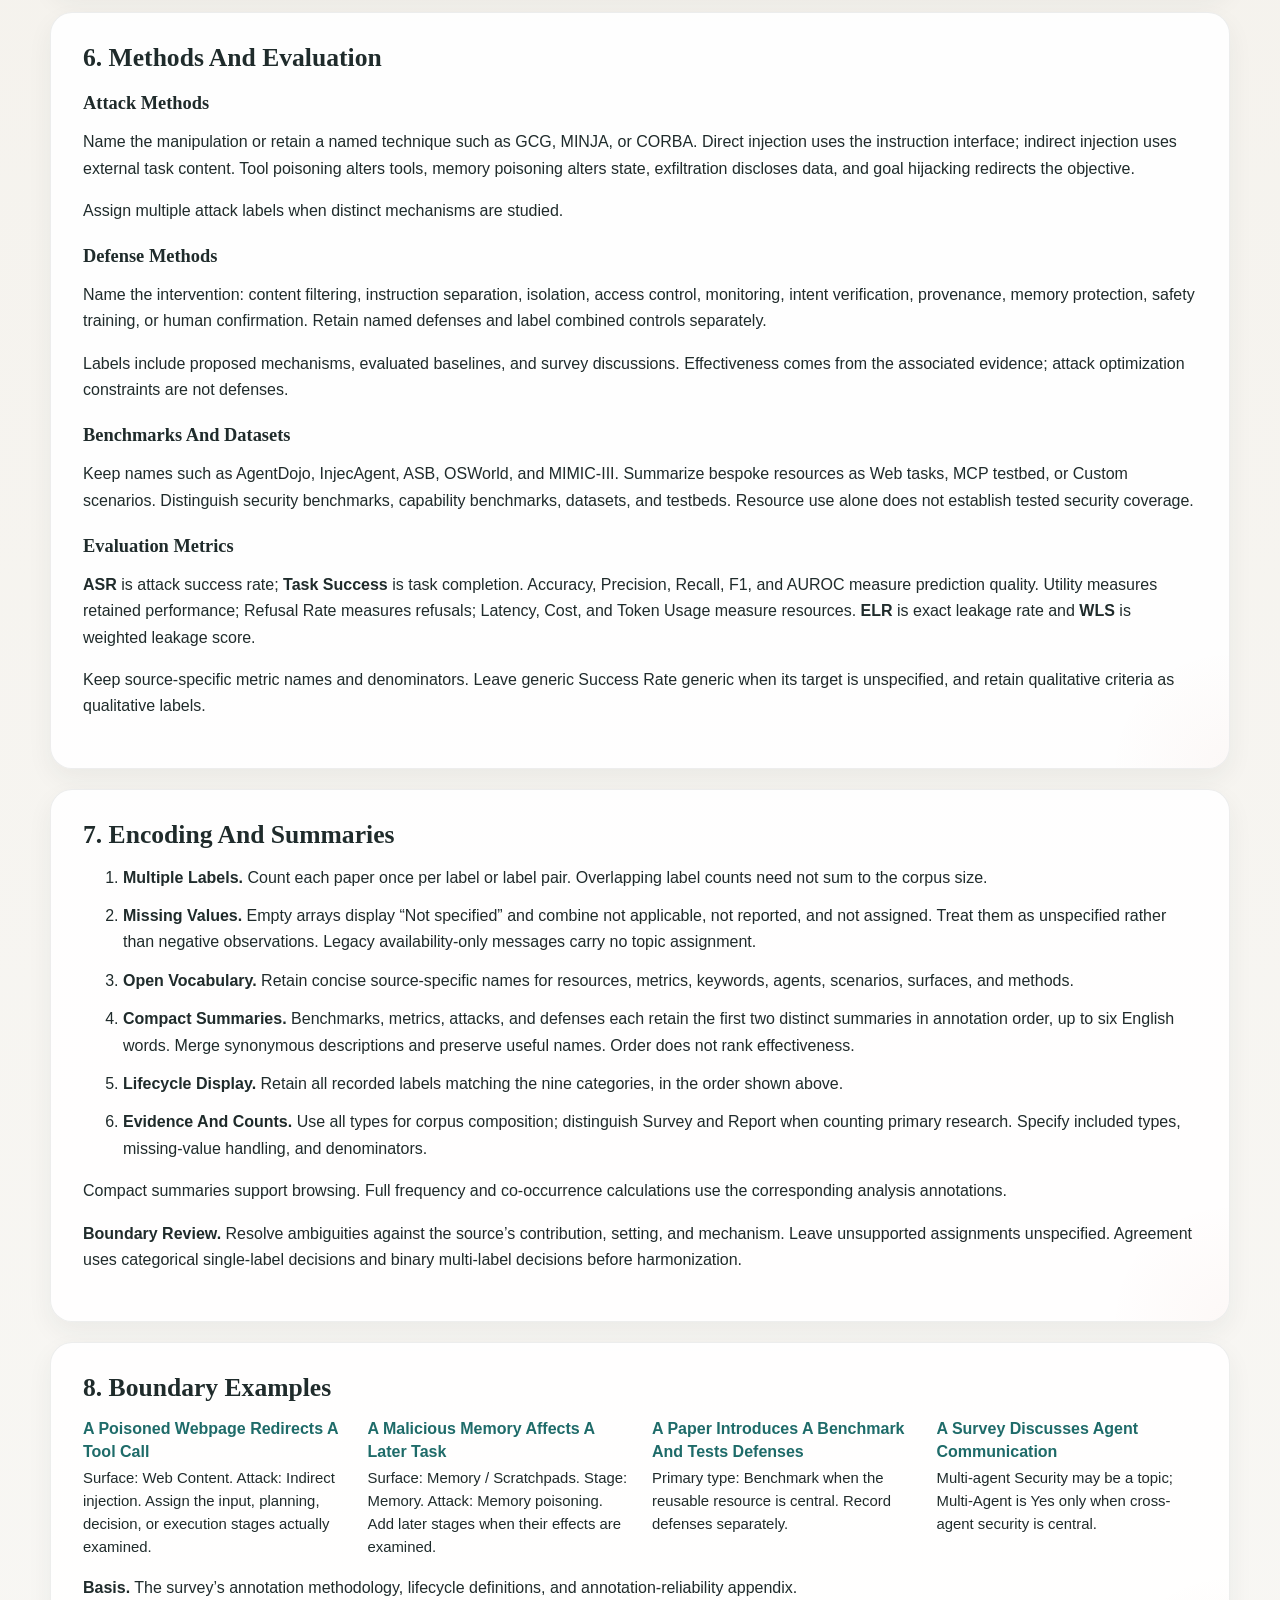
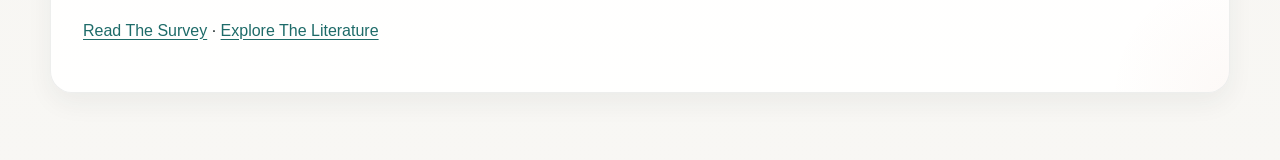
==== commit 78dd9e4d: "Streamline labeling guide and remove annotation data links" ====
--- a/labeling-guide.html
+++ b/labeling-guide.html
@@ -5,7 +5,7 @@
   <meta name="viewport" content="width=device-width, initial-scale=1.0" />
   <meta name="description" content="Field definitions, label boundaries, and annotation rules for the LLM Agent Security Survey." />
   <title>Labeling Guide | LLM Agent Security Survey</title>
-  <link rel="stylesheet" href="./styles.css?v=20261117-codebook" />
+  <link rel="stylesheet" href="./styles.css?v=20261117-guide-short" />
 </head>
 <body>
 <div class="page-shell guide-shell">
@@ -13,41 +13,40 @@
     <a class="brand" href="./">LLM Agent Security Survey</a>
     <nav class="top-nav" aria-label="Main navigation">
       <a href="./#literature">Literature</a>
-      <a href="./data/papers.json">Public annotations</a>
     </nav>
   </header>
   <main>
     <section class="panel guide-intro">
-      <p class="eyebrow">Annotation reference · Version 1.0 · 17 November 2026</p>
-      <h1>Labeling guide</h1>
-      <p>This guide defines the public annotation fields, their decision boundaries, and the compact labels shown in the literature browser. It brings together the survey’s annotation scheme, lifecycle definitions, and existing label conventions.</p>
-      <p>Each record describes one retained literature entry. Paper type and system setting have one assignment; technical fields allow multiple labels. Labels describe the contribution, setting, or evidence discussed in the source. For quantitative comparisons, use the source’s stated threat model, experiment, and metric denominator.</p>
+      <p class="eyebrow">Annotation Reference · Version 1.1 · 17 November 2026</p>
+      <h1>Labeling Guide</h1>
+      <p>Field definitions and decision rules for the survey’s literature browser. Each record has one paper type and system setting, with multiple technical labels where applicable.</p>
+
       <nav class="guide-toc" aria-label="Guide contents">
-        <a href="#fields">Fields</a><a href="#classification">Paper type &amp; setting</a>
-        <a href="#context">Topics &amp; context</a><a href="#lifecycle">Lifecycle</a>
-        <a href="#threats">Threats &amp; surfaces</a><a href="#methods">Methods &amp; evaluation</a>
-        <a href="#encoding">Encoding &amp; summaries</a><a href="#examples">Boundary examples</a>
+        <a href="#fields">Fields</a><a href="#classification">Paper Type &amp; Setting</a>
+        <a href="#context">Topics &amp; Context</a><a href="#lifecycle">Lifecycle</a>
+        <a href="#threats">Threats &amp; Surfaces</a><a href="#methods">Methods &amp; Evaluation</a>
+        <a href="#encoding">Encoding &amp; Summaries</a><a href="#examples">Boundary Examples</a>
       </nav>
     </section>
 
     <section id="fields" class="panel guide-section">
-      <h2>1. Field reference</h2>
-      <p>Identify the paper’s main contribution first, then its agent setting and security concern. Assign technical labels to substantively treated mechanisms, settings, or evaluation resources. Preserve distinct concepts when a paper combines them.</p>
+      <h2>1. Field Reference</h2>
+      <p>Assign labels to the paper’s main contribution, studied setting, and substantive security mechanisms.</p>
       <div class="guide-table-wrap"><table>
-        <caption>All fields in the public literature records</caption>
-        <thead><tr><th scope="col">Field</th><th scope="col">Meaning and encoding</th></tr></thead>
+        <caption>Public Fields</caption>
+        <thead><tr><th scope="col">Field</th><th scope="col">Meaning And Encoding</th></tr></thead>
         <tbody>
-          <tr><td><code>id</code></td><td>Stable S-ID joining a record to its annotations. An identifier is distinct from a DOI or publication version.</td></tr>
-          <tr><td><code>title</code>, <code>authors</code></td><td>Bibliographic title and compact author display. The author string may use “et al.”.</td></tr>
-          <tr><td><code>year</code>, <code>venue</code></td><td>Publication year and normalized outlet. Year follows first public availability where known; a confirmed venue replaces the preprint venue. Publication year is separate from retrieval date.</td></tr>
-          <tr><td><code>doi</code>, <code>doiUrl</code></td><td>Recorded DOI and its resolver URL. Empty strings indicate no DOI supplied in the released record.</td></tr>
+          <tr><td><code>id</code></td><td>Stable record identifier, separate from DOI and publication version.</td></tr>
+          <tr><td><code>title</code>, <code>authors</code></td><td>Title and abbreviated author display.</td></tr>
+          <tr><td><code>year</code>, <code>venue</code></td><td>First public year where known and normalized outlet. A confirmed venue replaces the preprint venue. Year is not retrieval date.</td></tr>
+          <tr><td><code>doi</code>, <code>doiUrl</code></td><td>DOI and resolver URL; empty when unspecified.</td></tr>
           <tr><td><code>typeTag</code></td><td>One primary research function, using the six classes below.</td></tr>
           <tr><td><code>multiAgent</code>, <code>multiAgentLabel</code></td><td>One Boolean assignment and its equivalent Yes/No display. These encode the same decision.</td></tr>
           <tr><td><code>researchTopic</code></td><td>Security research themes. Multiple substantive themes may coexist.</td></tr>
-          <tr><td><code>keywords</code></td><td>Short topical or technical descriptors retained for discovery. These are open vocabulary, rather than an additional exclusive taxonomy.</td></tr>
+          <tr><td><code>keywords</code></td><td>Open-vocabulary descriptors for discovery.</td></tr>
           <tr><td><code>agentType</code></td><td>Agent architecture, interface, modality, or role studied.</td></tr>
           <tr><td><code>taskScenario</code></td><td>Application or task environment in which the agent operates.</td></tr>
-          <tr><td><code>threatModel</code></td><td>Compact tags for adversarial control, failure source, or security concern. Full access assumptions and budgets remain in the cited work.</td></tr>
+          <tr><td><code>threatModel</code></td><td>Adversarial control, failure source, or security concern.</td></tr>
           <tr><td><code>attackSurface</code></td><td>The entry channel, interface, or asset exposed to manipulation or compromise.</td></tr>
           <tr><td><code>lifecycleStage</code></td><td>The affected agent process, using the nine labels in Section 4.</td></tr>
           <tr><td><code>benchmark</code></td><td>Named benchmarks, datasets, or study-specific testbeds used or discussed as evaluation resources.</td></tr>
@@ -59,33 +58,33 @@
     </section>
 
     <section id="classification" class="panel guide-section">
-      <h2>2. Paper type and system setting</h2>
+      <h2>2. Paper Type And System Setting</h2>
       <dl class="guide-definitions">
         <div><dt>Attack</dt><dd>The main contribution develops or demonstrates a compromise mechanism or adversarial method.</dd></div>
         <div><dt>Defense</dt><dd>The main contribution develops or assesses a protection mechanism.</dd></div>
         <div><dt>Benchmark</dt><dd>The main contribution is a reusable task collection, dataset, testbed, or evaluation protocol.</dd></div>
-        <div><dt>Evaluation</dt><dd>The main contribution measures or diagnoses existing agents, risks, or controls, rather than introducing a benchmark as its central output.</dd></div>
+        <div><dt>Evaluation</dt><dd>Measures existing agents, risks, or controls; a new benchmark is not the main output.</dd></div>
         <div><dt>Survey</dt><dd>The work primarily synthesizes existing literature, taxonomies, or research directions.</dd></div>
-        <div><dt>Report</dt><dd>A system card, deployment report, security advisory, or comparable technical report. The website groups Report, System Card, and Advisory under this label.</dd></div>
+        <div><dt>Report</dt><dd>Technical reports, including system cards and security advisories.</dd></div>
       </dl>
-      <p><strong>Mixed contributions.</strong> Use the paper’s central objective and principal output to distinguish Attack, Defense, Benchmark, and Evaluation. A benchmark paper can contain attacks and defenses without receiving multiple primary types. Venue and preprint status are separate bibliographic attributes. Report identifies the document’s role, not the strength of every claim within it.</p>
-      <p><strong>Multi-agent = Yes</strong> when agent-to-agent communication, coordination, collaboration, interoperability, topology, or cross-agent influence is a central security concern. <strong>No</strong> indicates that this criterion is not met. A passing discussion of multi-agent risks can support a topic tag without making the entire paper multi-agent-focused.</p>
+      <p><strong>Mixed Contributions.</strong> Choose the primary type by the central objective and output. Record additional attacks, defenses, and resources in their own fields. Publication venue is a separate attribute.</p>
+      <p><strong>Multi-Agent = Yes</strong> when communication, coordination, collaboration, interoperability, topology, or cross-agent influence is central to the security question. Otherwise use <strong>No</strong>. A topic mention alone does not establish a multi-agent focus.</p>
     </section>
 
     <section id="context" class="panel guide-section">
-      <h2>3. Research topics and agent context</h2>
-      <details open><summary>Recurring research-topic labels</summary>
+      <h2>3. Topics And Agent Context</h2>
+      <details><summary>Recurring Research-Topic Labels</summary>
         <dl class="guide-definitions">
           <div><dt>Security Taxonomy</dt><dd>Organization or synthesis of security concepts and literature.</dd></div>
           <div><dt>Safety Benchmarking</dt><dd>Measurement tasks, datasets, risk assessment, or evaluation protocols.</dd></div>
           <div><dt>Runtime Defense</dt><dd>Protection or monitoring during agent operation.</dd></div>
           <div><dt>Formal Safety Verification</dt><dd>Formal specifications, logical constraints, or verification.</dd></div>
           <div><dt>Prompt Injection Security</dt><dd>Instruction manipulation and separation of instructions from untrusted data.</dd></div>
-          <div><dt>Tool-use Security</dt><dd>Security of tool selection, invocation, interfaces, and results.</dd></div>
+          <div><dt>Tool-Use Security</dt><dd>Security of tool selection, invocation, interfaces, and results.</dd></div>
           <div><dt>Web Agent Security</dt><dd>Security of browsing and website interaction.</dd></div>
           <div><dt>Embodied Agent Safety</dt><dd>Physical or simulated action and environmental safety.</dd></div>
           <div><dt>Memory Safety</dt><dd>Integrity, confidentiality, and safe reuse of agent state.</dd></div>
-          <div><dt>Multi-agent Security</dt><dd>Security concerns involving interactions among agents.</dd></div>
+          <div><dt>Multi-Agent Security</dt><dd>Security concerns involving interactions among agents.</dd></div>
           <div><dt>Agent Privacy</dt><dd>Disclosure, inference, or protection of sensitive information.</dd></div>
           <div><dt>Access Control</dt><dd>Authorization, permissions, and capability restrictions.</dd></div>
           <div><dt>Autonomous Exploitation</dt><dd>Agents performing vulnerability discovery or exploitation.</dd></div>
@@ -95,14 +94,14 @@
           <div><dt>RAG Security</dt><dd>Security of retrieval-augmented workflows and retrieved knowledge.</dd></div>
         </dl>
       </details>
-      <p>Topic labels can overlap. A paper about poisoned retrieval memory can receive both Memory Safety and RAG Security. Additional source-specific topic phrases retain their literal research focus, such as Post-Training Local LLM Agents.</p>
-      <p><strong>Agent type is open vocabulary.</strong> Tool-using, planning, memory-augmented, and RAG agents describe capabilities or architecture; web, GUI, computer-use, coding, and embodied agents describe interfaces or operational settings. Role labels such as email assistant or healthcare agent describe the intended service. Record multiple applicable characteristics. Coding Agent and Code Agent, or RAG Agent and Retrieval-Augmented Agent, express closely related descriptions rather than mutually exclusive classes.</p>
-      <p><strong>Task scenario is open vocabulary.</strong> Use the application and task actually studied, such as Web Browsing, Computer Use, Software Engineering, Email Workflows, Finance Tools, Healthcare Assistance, Embodied Robotics, Plugin Ecosystem, Cloud Office Tools, Smart Home / IoT, Consumer App Automation, Personal Assistance, Critical Infrastructure, Cybersecurity Testing, or Multi-agent Collaboration. Preserve a short source-specific description when these general terms do not capture the task. A benchmark name alone does not establish every scenario it could support.</p>
+      <p>Topics may overlap. Poisoned retrieval memory can receive both Memory Safety and RAG Security. Retain a short source-specific phrase for other research themes.</p>
+      <p><strong>Agent Type.</strong> Record architecture, interface, modality, or role, such as tool-using, memory-augmented, coding, embodied, or email agents. Multiple descriptions may apply; synonymous names express the same concept.</p>
+      <p><strong>Task Scenario.</strong> Name the application actually studied, such as web browsing, software engineering, healthcare, finance, robotics, or multi-agent collaboration. Use a short specific description when needed.</p>
     </section>
 
     <section id="lifecycle" class="panel guide-section">
-      <h2>4. Lifecycle stages</h2>
-      <p>Lifecycle labels identify <em>which agent process is affected</em>. Assign the processes substantively addressed in the work, including more than one stage when a mechanism crosses stages. Merely using an agent does not assign every stage.</p>
+      <h2>4. Lifecycle Stages</h2>
+      <p>Lifecycle labels identify the affected process. Assign each stage substantively examined, including multiple stages for cross-stage mechanisms.</p>
       <dl class="guide-definitions">
         <div><dt>Input</dt><dd>Inbound context and observations entering the agent.</dd></div>
         <div><dt>Planning</dt><dd>Task decomposition, intermediate reasoning, or generation of candidate trajectories.</dd></div>
@@ -111,16 +110,16 @@
         <div><dt>Memory</dt><dd>Transient or persistent state, including retention, updates, and later reuse.</dd></div>
         <div><dt>Output</dt><dd>Externally visible responses, results, and side effects.</dd></div>
         <div><dt>Monitoring</dt><dd>Observation and checking of agent behavior during operation.</dd></div>
-        <div><dt>Inter-agent Comms</dt><dd>Messages or information exchanged between agents.</dd></div>
+        <div><dt>Inter-Agent Comms</dt><dd>Messages or information exchanged between agents.</dd></div>
         <div><dt>Coordination</dt><dd>Organization of joint activity, roles, delegation, and cooperation across agents.</dd></div>
       </dl>
-      <p><strong>Boundary rule.</strong> Forming a plan, choosing an action, and executing that action are separate assignments. A message exchange supports Inter-agent Comms; its effect on joint work can additionally support Coordination. Monitoring describes checking behavior, while Coordination describes organizing it.</p>
-      <p>The survey’s system tuple uses I, P, D, T, M, O, and C to model information, action, state, and coordination channels. The labels above provide the finer process categories used in its corpus discussion. Auxiliary descriptions of initialization, post-hoc auditing, or multi-turn interaction are not added as independent website lifecycle stages or automatically reassigned to these nine labels.</p>
+      <p><strong>Stage Boundaries.</strong> Planning forms a trajectory, Decision commits to an action, and Tool Execution performs it. Inter-agent Comms exchanges information; Coordination organizes joint work; Monitoring checks behavior.</p>
+      <p>These nine labels refine the survey’s I, P, D, T, M, O, C system model. Initialization, post-hoc auditing, and multi-turn interaction are not separate website stages.</p>
     </section>
 
     <section id="threats" class="panel guide-section">
-      <h2>5. Threat models and attack surfaces</h2>
-      <details open><summary>Threat-model tags</summary>
+      <h2>5. Threat Models And Attack Surfaces</h2>
+      <details><summary>Threat-Model Tags</summary>
         <dl class="guide-definitions">
           <div><dt>Prompt Injection</dt><dd>Instructions intended to redirect agent behavior. This broad tag can coexist with a more specific injection tag.</dd></div>
           <div><dt>Indirect Prompt Injection</dt><dd>Attacker instructions carried by lower-trust content encountered during a task.</dd></div>
@@ -133,13 +132,13 @@
           <div><dt>Privilege Abuse</dt><dd>Misuse of authority, credentials, or available capabilities.</dd></div>
           <div><dt>Data Exfiltration</dt><dd>Unauthorized disclosure or transfer of information.</dd></div>
           <div><dt>Agent Misbehavior</dt><dd>Unsafe behavior arising from agent errors or failure processes.</dd></div>
-          <div><dt>Agent as Attacker</dt><dd>An agent acts as the offensive actor rather than only as the victim.</dd></div>
+          <div><dt>Agent As Attacker</dt><dd>An agent acts as the offensive actor rather than only as the victim.</dd></div>
           <div><dt>Coordination Failures</dt><dd>Security-relevant failures in interactions or joint agent activity.</dd></div>
           <div><dt>Environmental Injection</dt><dd>Manipulation carried through observations, interfaces, notifications, or environmental content.</dd></div>
         </dl>
       </details>
-      <p>Threat tags summarize a concern or failure source. Preserve distinctions between attacker-controlled components and non-adversarial failures; a shared outcome such as leakage does not imply identical attacker access.</p>
-      <details open><summary>Surface definitions and assignment boundaries</summary>
+      <p>Distinguish attacker-controlled components from agent failures. A shared outcome, such as leakage, can arise under different access assumptions.</p>
+      <details><summary>Surface Definitions And Assignment Boundaries</summary>
         <dl class="guide-definitions">
           <div><dt>User Prompts / System Prompts</dt><dd>User-supplied requests versus system instructions or templates. Preserve the instruction source and authority.</dd></div>
           <div><dt>Web Content</dt><dd>Content encountered in browsing, including pages, DOM, links, and rendered web material.</dd></div>
@@ -150,55 +149,55 @@
           <div><dt>Files / Code</dt><dd>Local artifacts that may be read, executed, or modified.</dd></div>
           <div><dt>Memory / Scratchpads</dt><dd>Agent-generated or retained state, including reusable working context.</dd></div>
           <div><dt>Planning Loop / Action Selection / Action Generation</dt><dd>Reasoning, choice, or production of actions when that internal process is the manipulated asset.</dd></div>
-          <div><dt>Inter-agent Channels</dt><dd>Messages, shared communication structures, and routes between agents.</dd></div>
+          <div><dt>Inter-Agent Channels</dt><dd>Messages, shared communication structures, and routes between agents.</dd></div>
           <div><dt>Execution Environment / Sandbox State</dt><dd>Runtime resources and state available to executed actions.</dd></div>
           <div><dt>Auth / Permission Flows</dt><dd>Identity, authorization, confirmation, and permission handling.</dd></div>
           <div><dt>Environment State / Mobile UI / Notifications</dt><dd>Physical, simulated, or graphical observations and interaction surfaces.</dd></div>
           <div><dt>Agent Outputs / Model Responses</dt><dd>Generated content or responses exposed to manipulation or disclosure.</dd></div>
         </dl>
       </details>
-      <p>Detailed surface names remain open vocabulary. Retain the concrete asset or channel when it is more informative, for example an email subject, MCP registration metadata, or a skill script. A webpage returned by a browsing tool can involve both Web Content and Tool Outputs when both provenance and the return interface matter. Stage records when the risk acts; surface records where it enters or which asset it affects.</p>
+      <p>Keep concrete surface names when useful, such as an email subject or skill script. A browsed page may involve both Web Content and Tool Outputs. Surface identifies the entry channel or asset; lifecycle identifies the affected process.</p>
     </section>
 
     <section id="methods" class="panel guide-section">
-      <h2>6. Attacks, defenses, benchmarks, and metrics</h2>
-      <h3>Attack methods</h3>
-      <p>Use a short mechanism label or the source’s named method. Direct injection enters through the direct instruction interface; indirect injection enters through task-time external content. Tool poisoning changes tool metadata or behavior; memory poisoning changes retained state; data exfiltration sends information to an unauthorized recipient; goal hijacking changes the objective; role spoofing impersonates an authority; message tampering alters inter-agent communication. Backdoors, visual perturbations, tool denial of service, and cost amplification retain their distinct mechanism names.</p>
-      <p>Multiple mechanisms can apply to one paper. Preserve a specific method name such as GCG, MINJA, or CORBA when it identifies the evaluated technique. A paper’s title or primary type alone does not determine all of its attack labels.</p>
-      <h3>Defense methods</h3>
-      <p>Label the intervention. Filtering or sanitization checks content; instruction hierarchy or trust delimiters separates instruction authority; isolation or sandboxing separates execution contexts; access control and least privilege constrain capabilities; monitoring observes runtime behavior; intent or plan verification checks alignment before action; provenance and authentication verify origins; memory controls govern retained state; safety training changes model behavior; human confirmation introduces a human decision.</p>
-      <p>Retain named defenses when available and assign several labels for genuinely combined controls. A defense label identifies a mechanism addressed by the paper, including evaluated baselines and survey discussions. Its effectiveness and deployment assumptions come from the associated evidence. Attack optimization constraints and experimental setup choices are not recast as protection mechanisms.</p>
-      <h3>Benchmarks and datasets</h3>
-      <p>Preserve resource names such as AgentDojo, InjecAgent, ASB, OSWorld, or MIMIC-III. Use a short descriptive label for study-specific resources, such as Web tasks, MCP testbed, or Custom scenarios. These entries can be security benchmarks, capability benchmarks, datasets, or bespoke evaluation environments. Resource use or discussion records research activity; security capability depends on the actual attacker interface, state, interaction horizon, and outcome criteria tested.</p>
-      <h3>Evaluation metrics</h3>
-      <p>Preserve the measured quantity. <strong>ASR</strong> means attack success rate; <strong>Task success</strong> denotes task completion; <strong>Accuracy, Precision, Recall, F1, AUROC</strong> describe prediction or detection quality; <strong>Utility</strong> describes retained task performance; <strong>Refusal Rate</strong> describes refusal frequency; <strong>Latency, Cost, Token Usage</strong> describe resource use. <strong>ELR</strong> and <strong>WLS</strong> denote exact leakage rate and weighted leakage score. Keep source-specific metrics by name when their definition differs.</p>
-      <p>Generic Success Rate remains generic unless its target is specified. A label alone does not harmonize denominators, attackers, repeated attempts, judges, or operating conditions across studies. Qualitative criteria remain qualitative labels rather than invented numeric scores.</p>
+      <h2>6. Methods And Evaluation</h2>
+      <h3>Attack Methods</h3>
+      <p>Name the manipulation or retain a named technique such as GCG, MINJA, or CORBA. Direct injection uses the instruction interface; indirect injection uses external task content. Tool poisoning alters tools, memory poisoning alters state, exfiltration discloses data, and goal hijacking redirects the objective.</p>
+      <p>Assign multiple attack labels when distinct mechanisms are studied.</p>
+      <h3>Defense Methods</h3>
+      <p>Name the intervention: content filtering, instruction separation, isolation, access control, monitoring, intent verification, provenance, memory protection, safety training, or human confirmation. Retain named defenses and label combined controls separately.</p>
+      <p>Labels include proposed mechanisms, evaluated baselines, and survey discussions. Effectiveness comes from the associated evidence; attack optimization constraints are not defenses.</p>
+      <h3>Benchmarks And Datasets</h3>
+      <p>Keep names such as AgentDojo, InjecAgent, ASB, OSWorld, and MIMIC-III. Summarize bespoke resources as Web tasks, MCP testbed, or Custom scenarios. Distinguish security benchmarks, capability benchmarks, datasets, and testbeds. Resource use alone does not establish tested security coverage.</p>
+      <h3>Evaluation Metrics</h3>
+      <p><strong>ASR</strong> is attack success rate; <strong>Task Success</strong> is task completion. Accuracy, Precision, Recall, F1, and AUROC measure prediction quality. Utility measures retained performance; Refusal Rate measures refusals; Latency, Cost, and Token Usage measure resources. <strong>ELR</strong> is exact leakage rate and <strong>WLS</strong> is weighted leakage score.</p>
+      <p>Keep source-specific metric names and denominators. Leave generic Success Rate generic when its target is unspecified, and retain qualitative criteria as qualitative labels.</p>
     </section>
 
     <section id="encoding" class="panel guide-section">
-      <h2>7. Multiple labels, missing values, and compact summaries</h2>
+      <h2>7. Encoding And Summaries</h2>
       <ol>
-        <li><strong>Multiple labels.</strong> Technical arrays contain distinct applicable labels. For a full annotation table, count a paper at most once per label or label pair. Counts across overlapping labels need not sum to the corpus size.</li>
-        <li><strong>Missing values.</strong> Empty arrays display “Not specified”. They do not distinguish not applicable, not reported, and not assigned. Treat them as unspecified, not as an explicit negative observation. Legacy “Not-Specified” or availability-only topic messages likewise carry no topical assignment.</li>
-        <li><strong>Open vocabulary.</strong> Resource names, metrics, keywords, agent descriptions, scenarios, concrete surfaces, and named methods can extend beyond the recurring labels listed here. Keep a concise source-specific term instead of forcing an unrelated category.</li>
-        <li><strong>Compact publication.</strong> Benchmark, metric, attack, and defense summaries retain up to two distinct representative labels, with at most six English words per field. Descriptive sentences are condensed by meaning, specific names are retained where useful, and synonymous summaries are merged. The current release takes the first two distinct summaries in the retained annotation order; that order is not an effectiveness ranking.</li>
-        <li><strong>Lifecycle display.</strong> Retain all recorded labels that match the nine lifecycle categories and display them in the order listed in Section 4. This preserves the distinction between planning, decision, execution, state, and coordination.</li>
-        <li><strong>Evidence and counts.</strong> Use all document types for corpus-composition questions. Attribute empirical outcomes to the relevant primary studies or report evidence. Separate Survey and Report when a count is intended to characterize primary research. State the included types, missing-value treatment, and denominator for each analysis.</li>
+        <li><strong>Multiple Labels.</strong> Count each paper once per label or label pair. Overlapping label counts need not sum to the corpus size.</li>
+        <li><strong>Missing Values.</strong> Empty arrays display “Not specified” and combine not applicable, not reported, and not assigned. Treat them as unspecified rather than negative observations. Legacy availability-only messages carry no topic assignment.</li>
+        <li><strong>Open Vocabulary.</strong> Retain concise source-specific names for resources, metrics, keywords, agents, scenarios, surfaces, and methods.</li>
+        <li><strong>Compact Summaries.</strong> Benchmarks, metrics, attacks, and defenses each retain the first two distinct summaries in annotation order, up to six English words. Merge synonymous descriptions and preserve useful names. Order does not rank effectiveness.</li>
+        <li><strong>Lifecycle Display.</strong> Retain all recorded labels matching the nine categories, in the order shown above.</li>
+        <li><strong>Evidence And Counts.</strong> Use all types for corpus composition; distinguish Survey and Report when counting primary research. Specify included types, missing-value handling, and denominators.</li>
       </ol>
-      <p>The browser’s two-label summaries support exploration. Full multi-label frequency or co-occurrence calculations use the corresponding analysis annotations, because summarization can omit labels or combine synonymous descriptions.</p>
-      <p><strong>Boundary review.</strong> Resolve competing assignments against the source’s stated contribution, system setting, and described mechanism, using the same boundary across papers. Leave an unsupported assignment unspecified. For agreement analysis, a single-label field is categorical and each multi-label category is a separate binary decision. The survey reports agreement before harmonization; the browser summaries are a subsequent presentation layer.</p>
+      <p>Compact summaries support browsing. Full frequency and co-occurrence calculations use the corresponding analysis annotations.</p>
+      <p><strong>Boundary Review.</strong> Resolve ambiguities against the source’s contribution, setting, and mechanism. Leave unsupported assignments unspecified. Agreement uses categorical single-label decisions and binary multi-label decisions before harmonization.</p>
     </section>
 
     <section id="examples" class="panel guide-section">
-      <h2>8. Applying the boundaries</h2>
+      <h2>8. Boundary Examples</h2>
       <dl class="guide-definitions">
-        <div><dt>A poisoned webpage redirects a tool call</dt><dd>Web Content identifies the entry surface; Indirect injection identifies the manipulation. Input, Decision, and Tool Execution apply when the work substantively follows those processes. Add Planning only when the mechanism or analysis addresses planning.</dd></div>
-        <div><dt>A malicious memory affects a later task</dt><dd>Memory / Scratchpads identifies the asset and Memory the lifecycle process. Memory poisoning names the attack. Label the later planning or decision effect when it is examined.</dd></div>
-        <div><dt>A paper introduces a benchmark and tests defenses</dt><dd>Use Benchmark as the primary type when the reusable evaluation resource is the main contribution. Record the studied defenses separately.</dd></div>
-        <div><dt>A survey discusses agent communication</dt><dd>Multi-agent Security can be a research topic. Set Multi-agent to Yes only if cross-agent security is central to the work’s focus.</dd></div>
+        <div><dt>A Poisoned Webpage Redirects A Tool Call</dt><dd>Surface: Web Content. Attack: Indirect injection. Assign the input, planning, decision, or execution stages actually examined.</dd></div>
+        <div><dt>A Malicious Memory Affects A Later Task</dt><dd>Surface: Memory / Scratchpads. Stage: Memory. Attack: Memory poisoning. Add later stages when their effects are examined.</dd></div>
+        <div><dt>A Paper Introduces A Benchmark And Tests Defenses</dt><dd>Primary type: Benchmark when the reusable resource is central. Record defenses separately.</dd></div>
+        <div><dt>A Survey Discusses Agent Communication</dt><dd>Multi-agent Security may be a topic; Multi-Agent is Yes only when cross-agent security is central.</dd></div>
       </dl>
-      <p><strong>Basis.</strong> The survey’s Literature Annotation and Analysis subsection, LLM Agent Security Scope and Modeling section, and Annotation Encoding, Boundary Cases, and Reliability appendix supply the scheme and distinctions. This guide documents the public field meanings and current summary conventions.</p>
-      <p><a href="https://arxiv.org/abs/2606.10749">Read the survey</a> · <a href="./#literature">Explore the literature</a> · <a href="./data/papers.json">View public annotations</a></p>
+      <p><strong>Basis.</strong> The survey’s annotation methodology, lifecycle definitions, and annotation-reliability appendix.</p>
+      <p><a href="https://arxiv.org/abs/2606.10749">Read The Survey</a> · <a href="./#literature">Explore The Literature</a></p>
     </section>
   </main>
 </div>
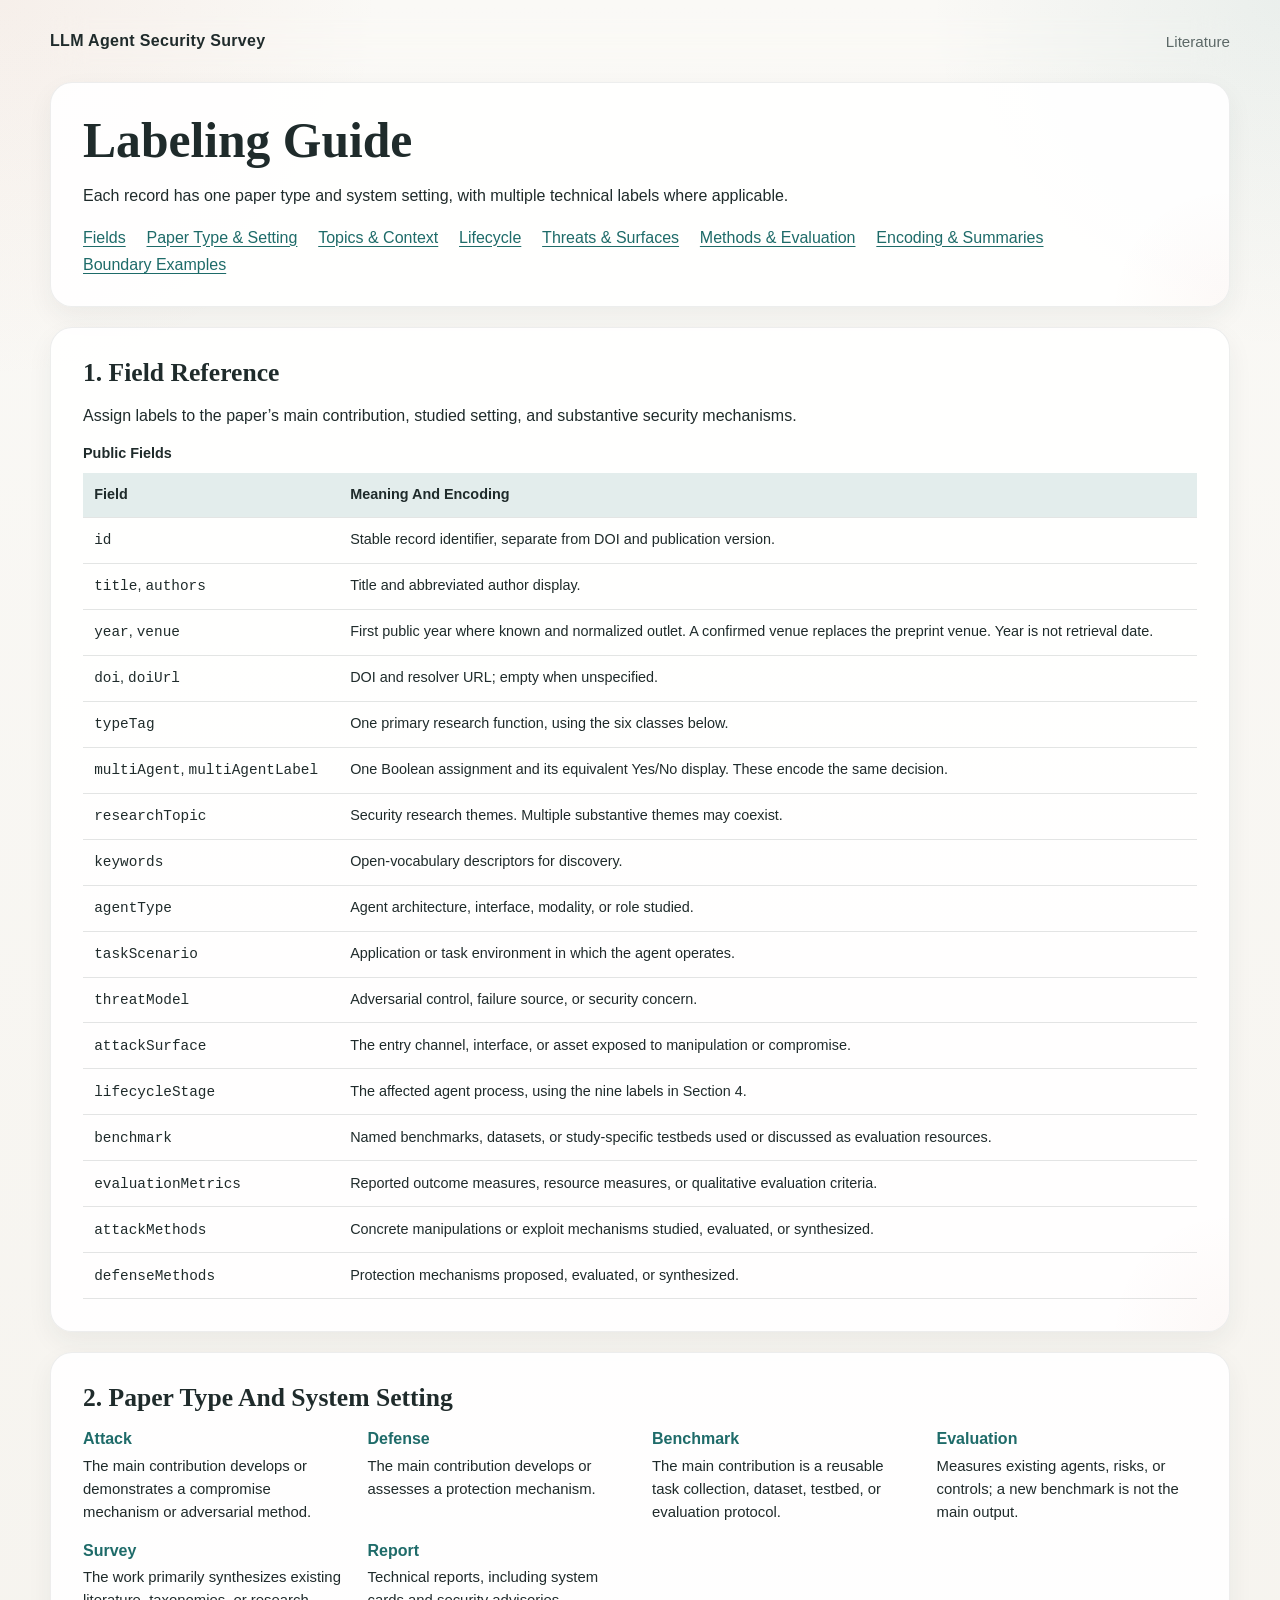
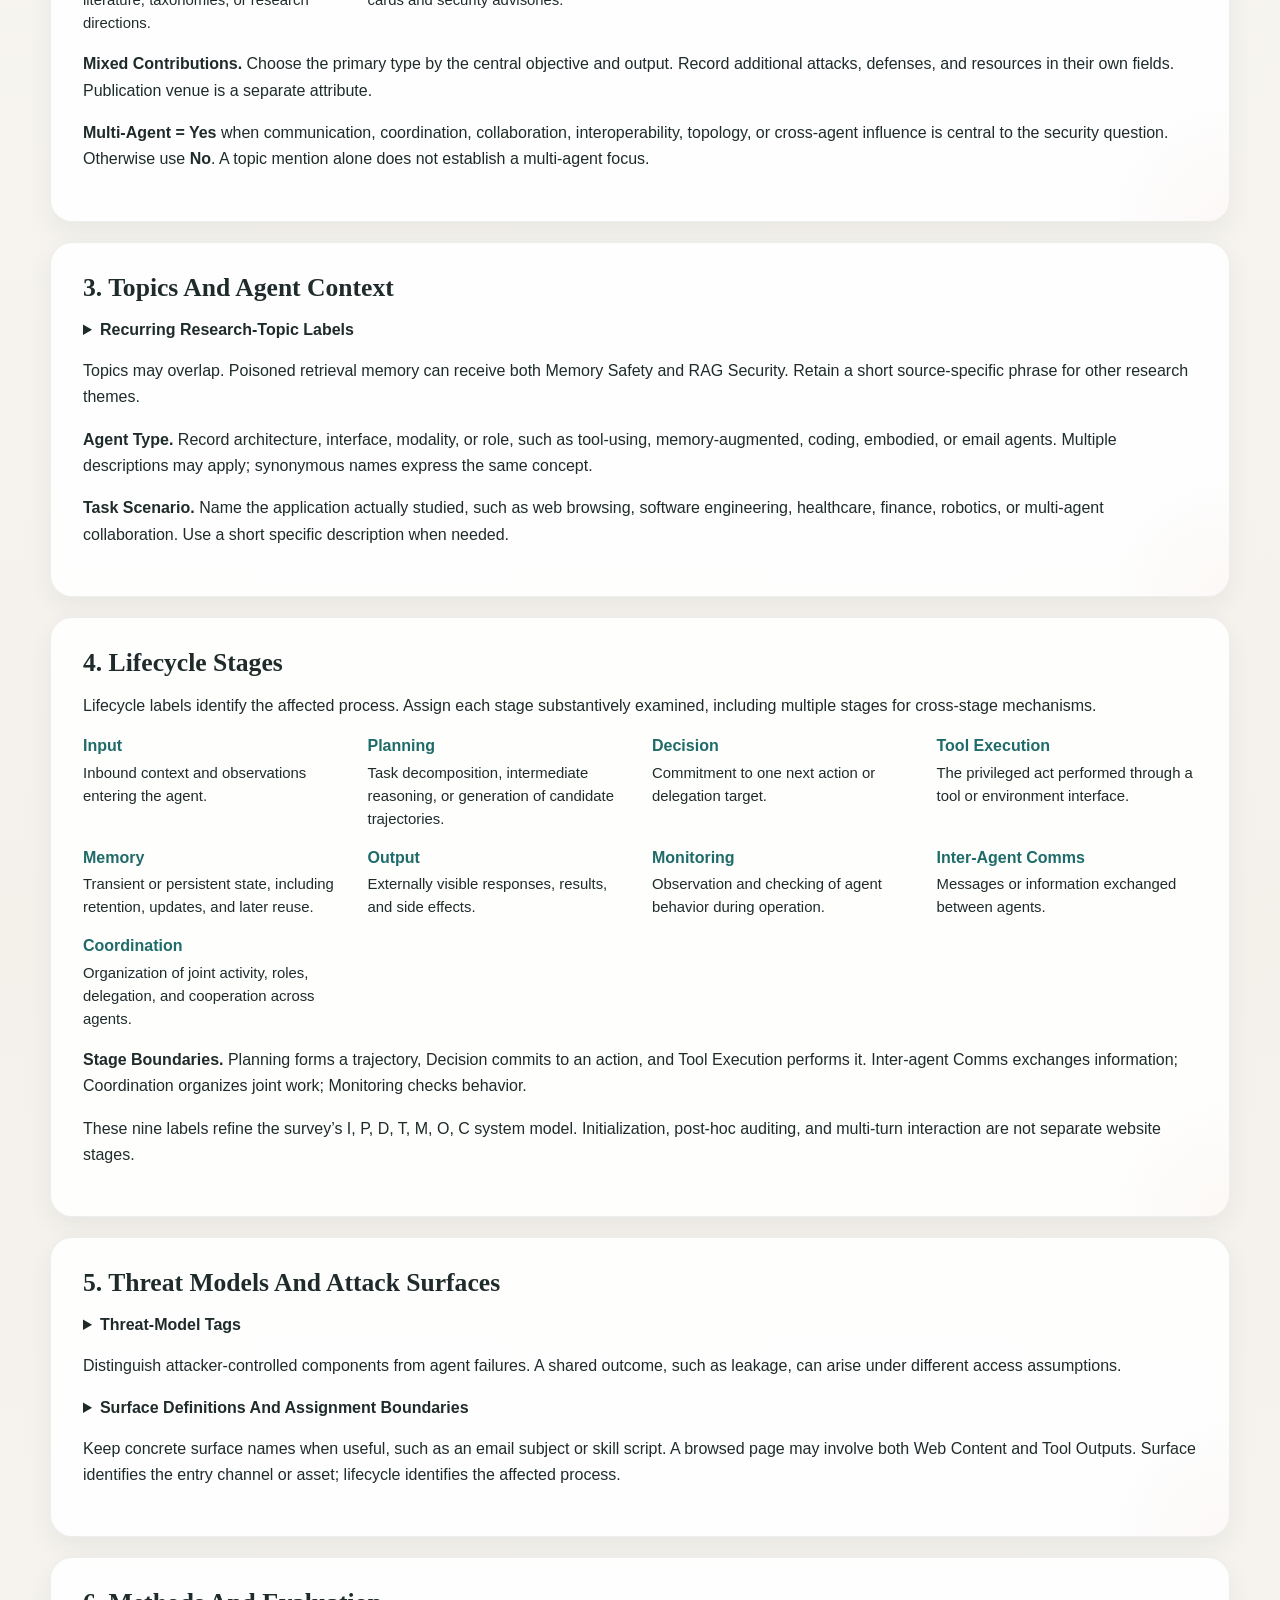
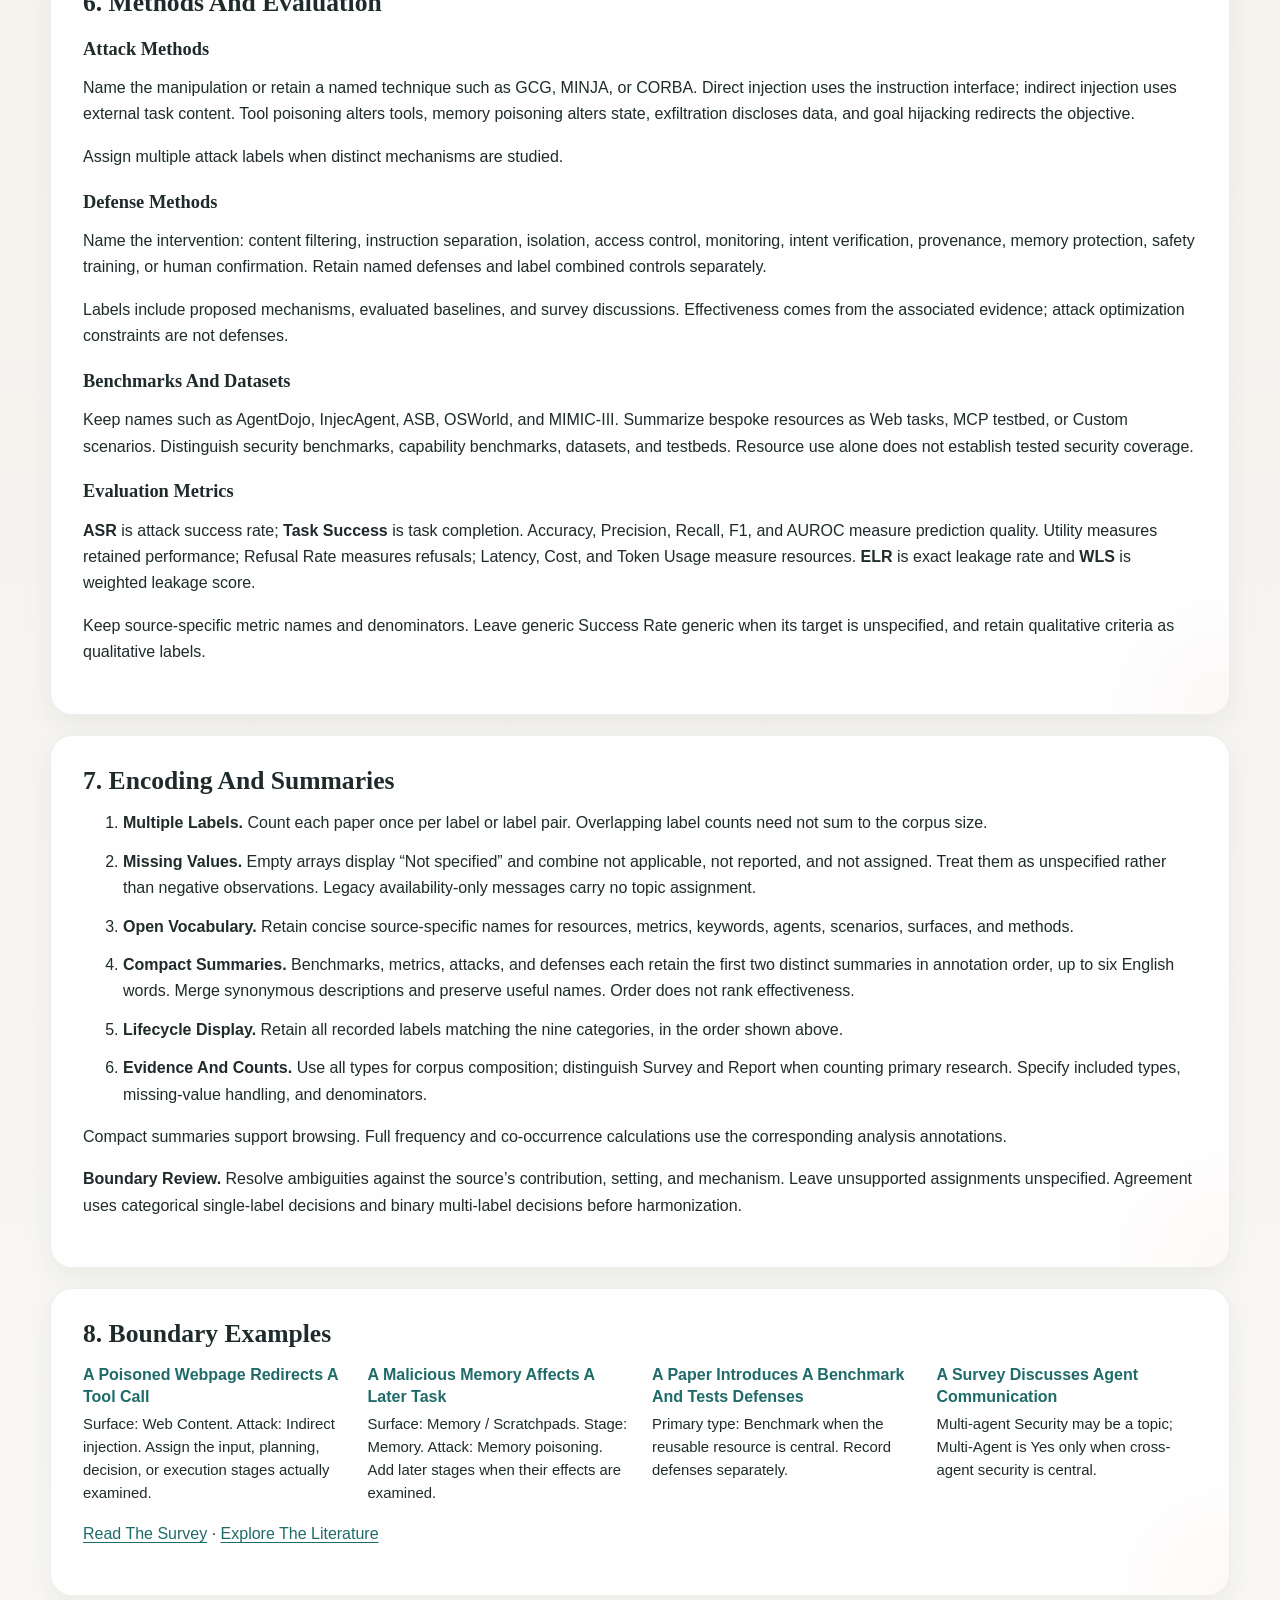
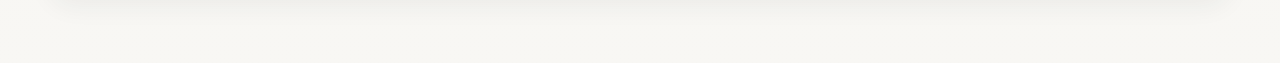
==== commit 8989e169: "Remove redundant page metadata and decorative copy" ====
--- a/labeling-guide.html
+++ b/labeling-guide.html
@@ -17,9 +17,9 @@
   </header>
   <main>
     <section class="panel guide-intro">
-      <p class="eyebrow">Annotation Reference · Version 1.1 · 17 November 2026</p>
+
       <h1>Labeling Guide</h1>
-      <p>Field definitions and decision rules for the survey’s literature browser. Each record has one paper type and system setting, with multiple technical labels where applicable.</p>
+      <p>Each record has one paper type and system setting, with multiple technical labels where applicable.</p>
 
       <nav class="guide-toc" aria-label="Guide contents">
         <a href="#fields">Fields</a><a href="#classification">Paper Type &amp; Setting</a>
@@ -196,7 +196,7 @@
         <div><dt>A Paper Introduces A Benchmark And Tests Defenses</dt><dd>Primary type: Benchmark when the reusable resource is central. Record defenses separately.</dd></div>
         <div><dt>A Survey Discusses Agent Communication</dt><dd>Multi-agent Security may be a topic; Multi-Agent is Yes only when cross-agent security is central.</dd></div>
       </dl>
-      <p><strong>Basis.</strong> The survey’s annotation methodology, lifecycle definitions, and annotation-reliability appendix.</p>
+
       <p><a href="https://arxiv.org/abs/2606.10749">Read The Survey</a> · <a href="./#literature">Explore The Literature</a></p>
     </section>
   </main>
